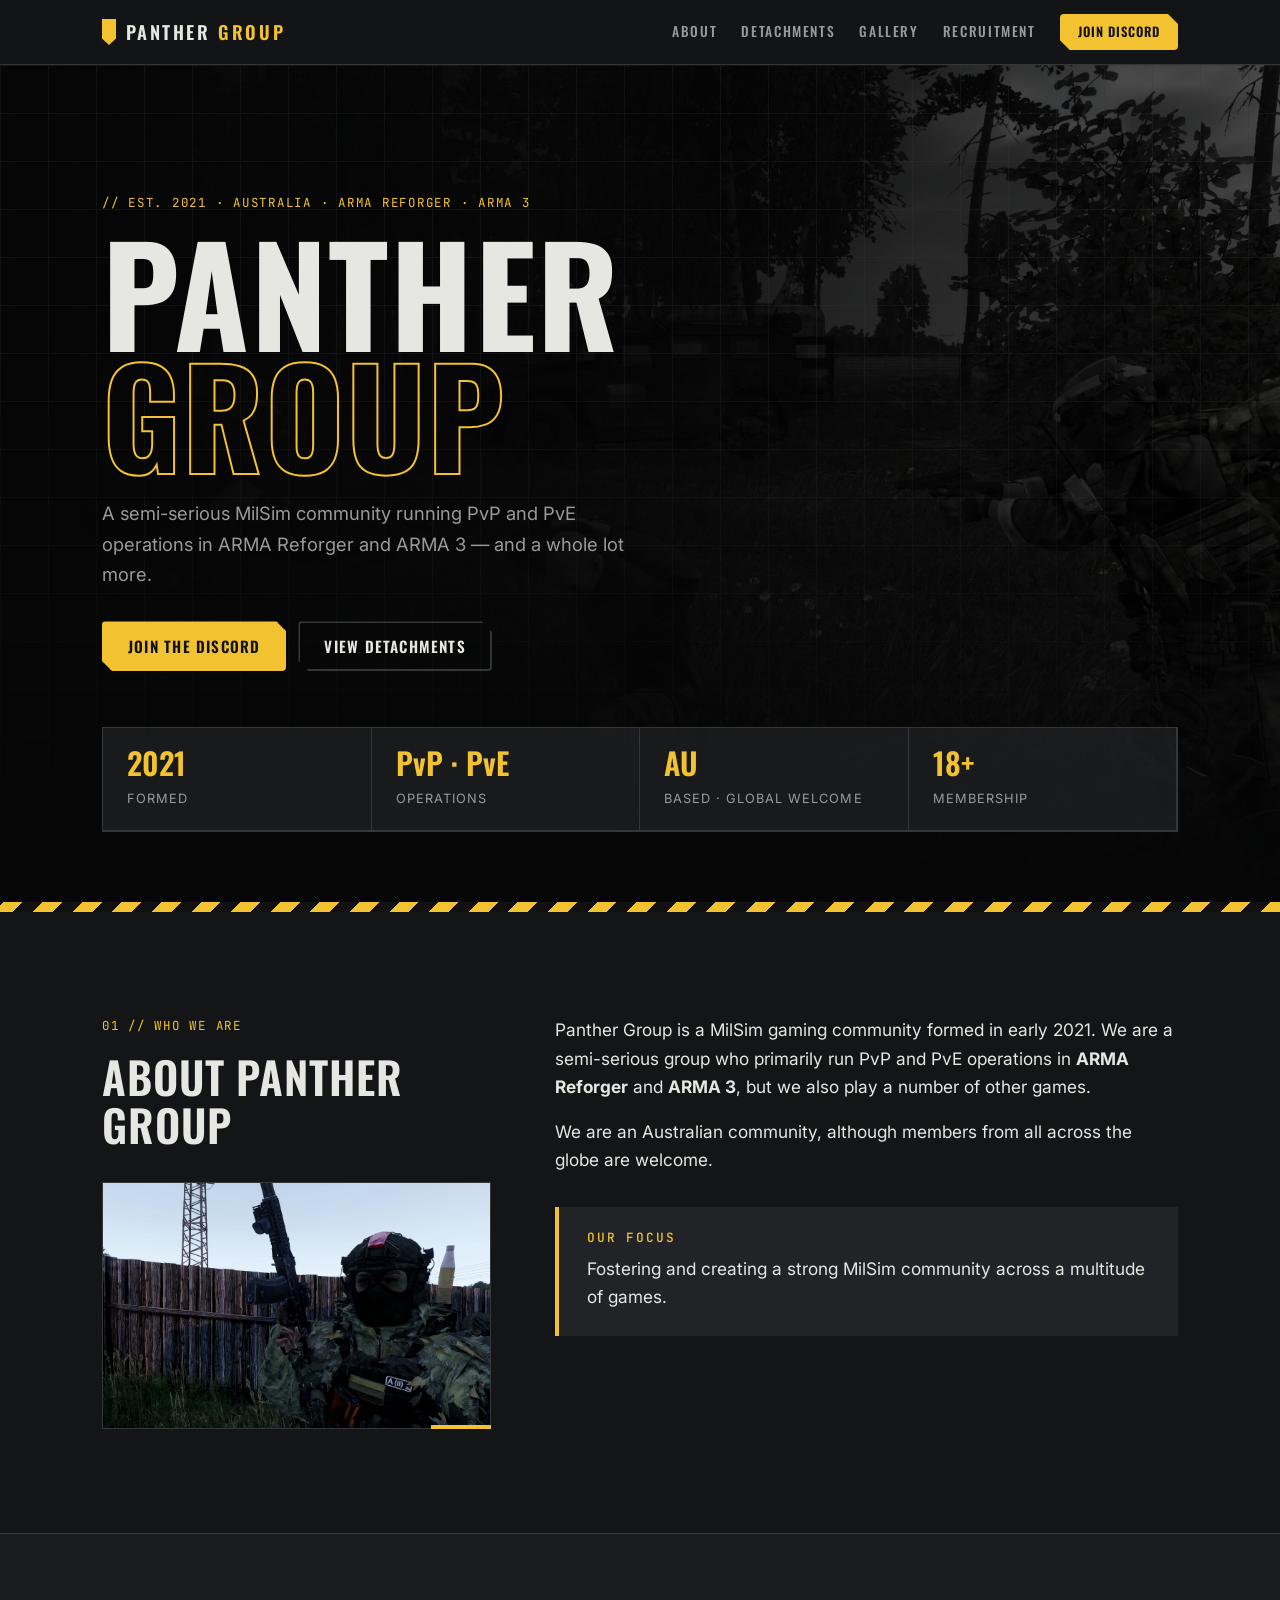
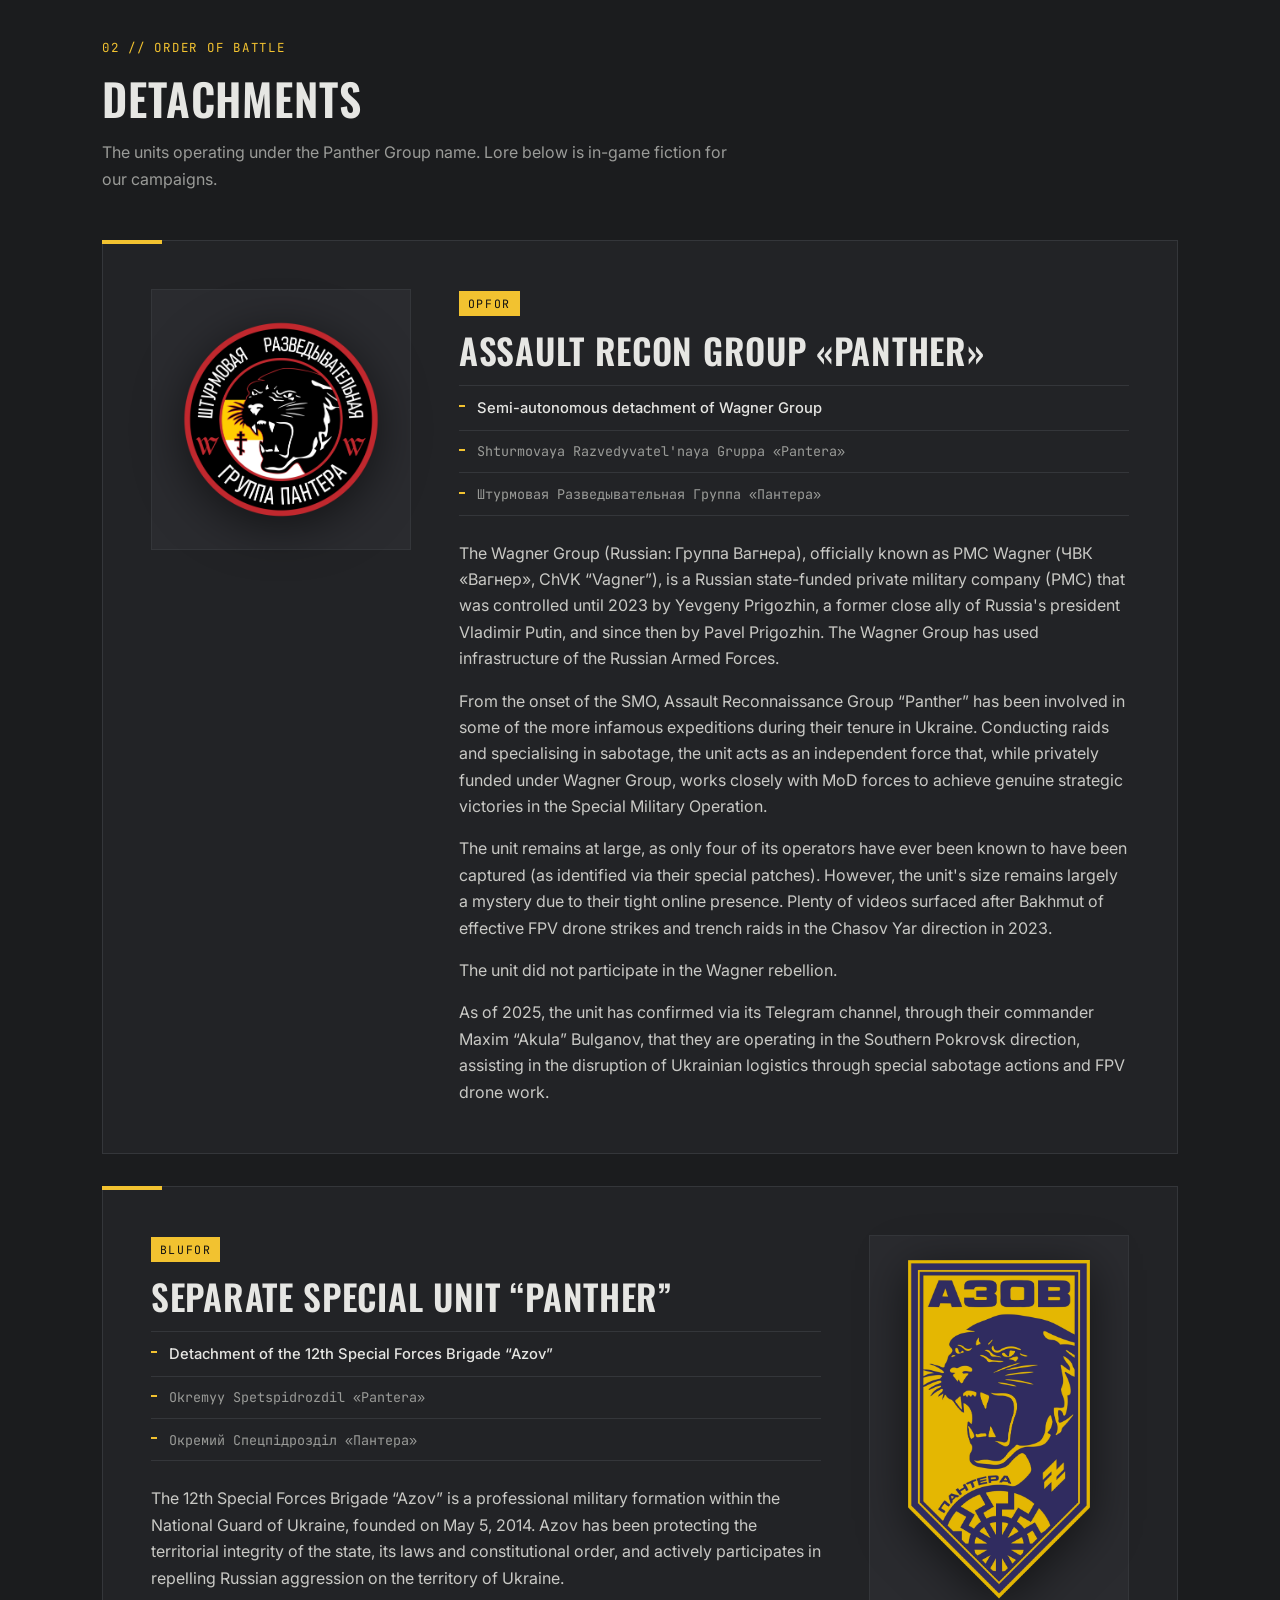
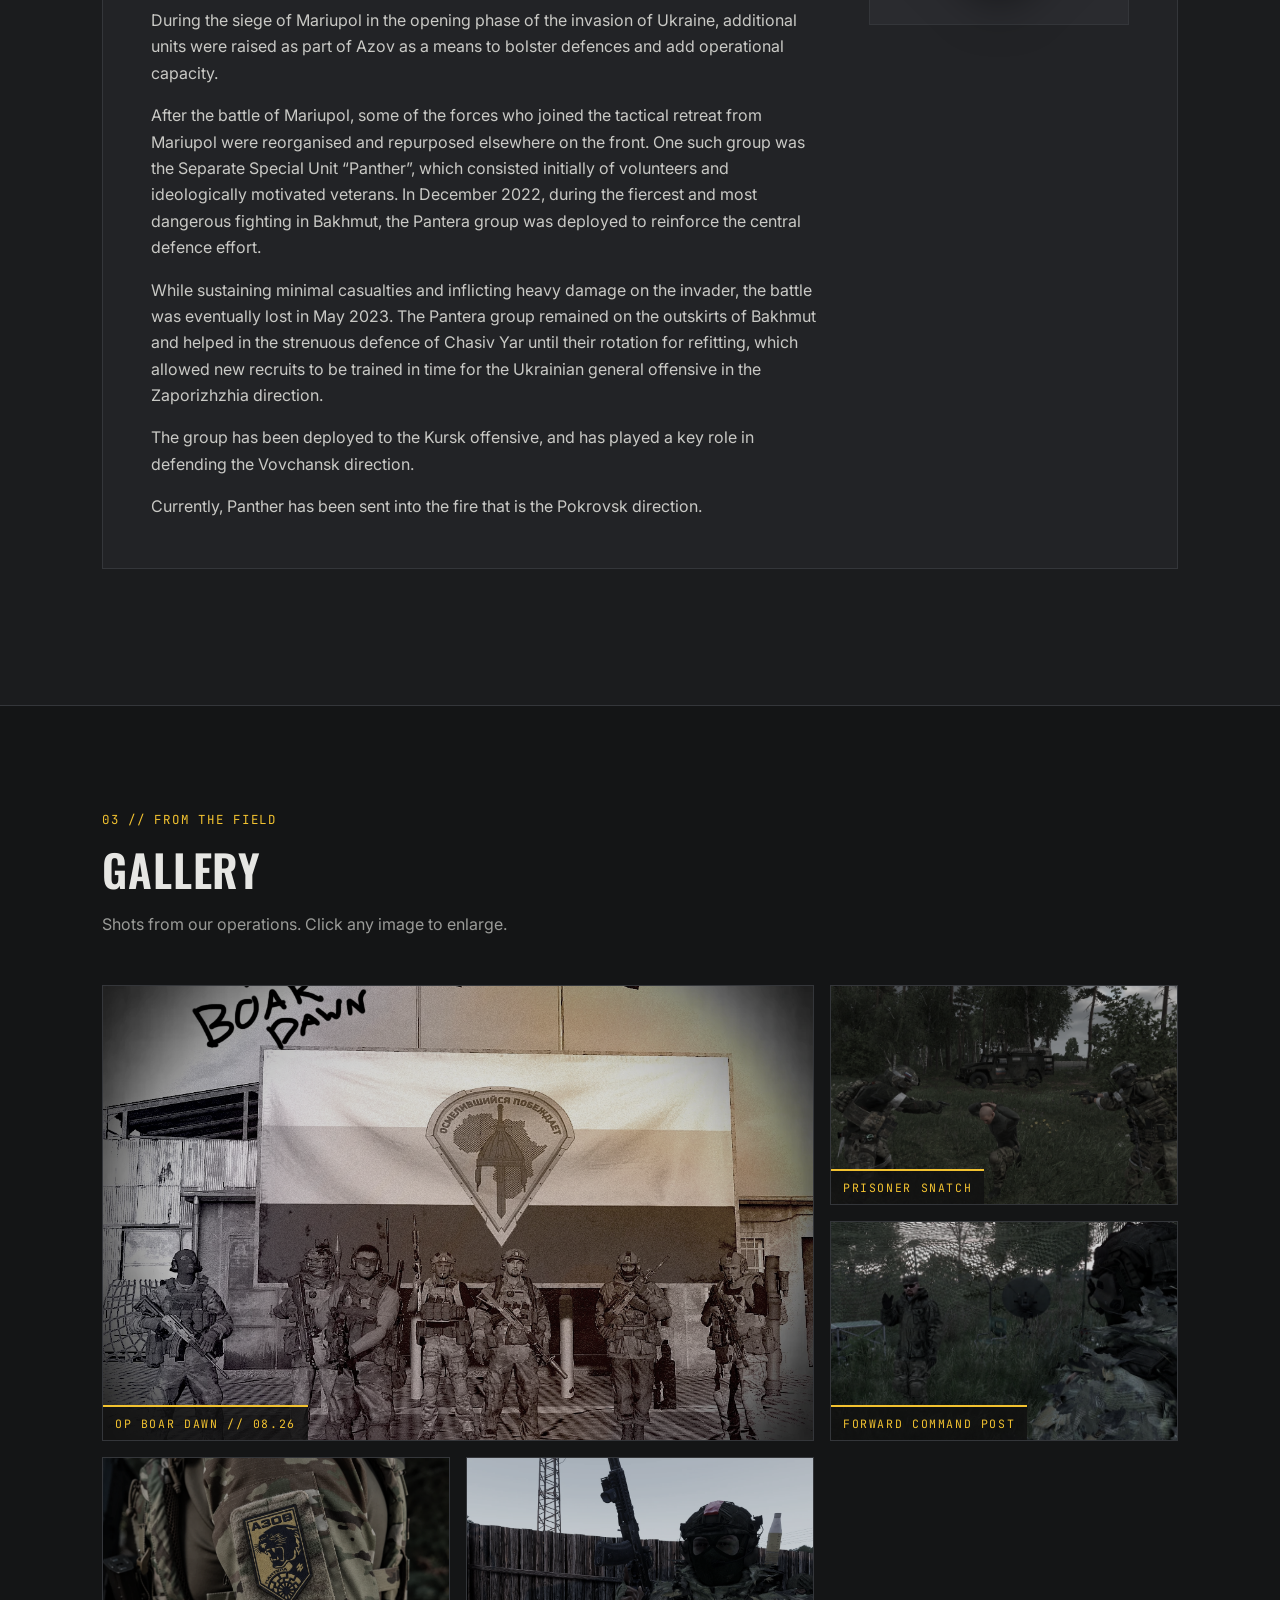
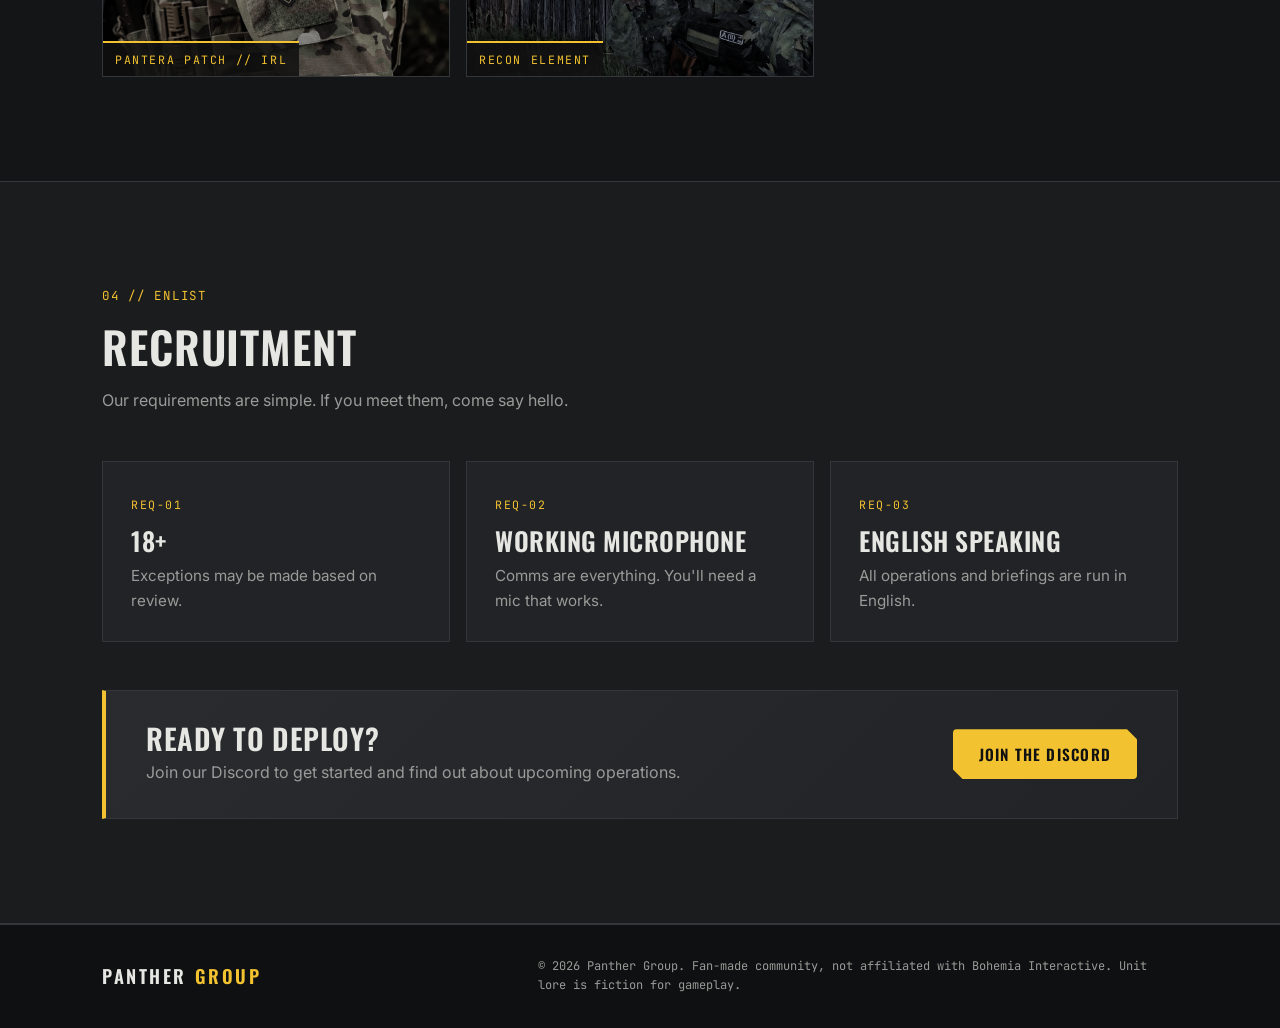
==== index.html @ 843fe1bb "Add files via upload" ====
<!doctype html>
<html lang="en">
<head>
  <meta charset="utf-8">
  <meta name="viewport" content="width=device-width, initial-scale=1">
  <title>Panther Group | ARMA MilSim Community</title>
  <meta name="description" content="Panther Group is an Australian semi-serious MilSim community running PvP and PvE operations in ARMA Reforger, ARMA 3 and more. Formed 2021.">
  <link rel="icon" href="assets/patch-separate-special.webp">
  <link rel="preconnect" href="https://fonts.googleapis.com">
  <link rel="preconnect" href="https://fonts.gstatic.com" crossorigin>
  <link href="https://fonts.googleapis.com/css2?family=Oswald:wght@400;500;600;700&family=Inter:wght@400;500;600&family=JetBrains+Mono:wght@400;500&display=swap" rel="stylesheet">
  <link rel="stylesheet" href="style.css">
</head>
<body>

  <header class="nav">
    <div class="wrap nav__inner">
      <a href="#top" class="brand">
        <span class="brand__mark" aria-hidden="true"></span>
        <span class="brand__text">PANTHER <b>GROUP</b></span>
      </a>
      <nav class="nav__links" aria-label="Main">
        <a href="#about">About</a>
        <a href="#detachments">Detachments</a>
        <a href="#gallery">Gallery</a>
        <a href="#recruitment">Recruitment</a>

        <a href="https://discord.gg/MmGKBA5bE6" target="_blank" rel="noopener" class="btn btn--sm discord-link">Join Discord</a>
      </nav>
    </div>
  </header>

  <main id="top">

    <!-- HERO -->
    <section class="hero">
      <div class="hero__bg" aria-hidden="true"></div>
      <div class="hero__grid" aria-hidden="true"></div>
      <div class="wrap hero__inner">
        <p class="eyebrow mono">// EST. 2021 &middot; AUSTRALIA &middot; ARMA REFORGER &middot; ARMA 3</p>
        <h1 class="hero__title">PANTHER<br><span>GROUP</span></h1>
        <p class="hero__lede">A semi-serious MilSim community running PvP and PvE operations in ARMA Reforger and ARMA 3 &mdash; and a whole lot more.</p>
        <div class="hero__cta">
          <a href="https://discord.gg/MmGKBA5bE6" target="_blank" rel="noopener" class="btn discord-link">Join the Discord</a>
          <a href="#detachments" class="btn btn--ghost">View Detachments</a>
        </div>
        <ul class="stats">
          <li><span class="stats__num">2021</span><span class="stats__label">Formed</span></li>
          <li><span class="stats__num">PvP · PvE</span><span class="stats__label">Operations</span></li>
          <li><span class="stats__num">AU</span><span class="stats__label">Based &middot; global welcome</span></li>
          <li><span class="stats__num">18+</span><span class="stats__label">Membership</span></li>
        </ul>
      </div>
      <div class="hazard" aria-hidden="true"></div>
    </section>

    <!-- ABOUT -->
    <section id="about" class="section">
      <div class="wrap about">
        <div>
          <p class="eyebrow mono">01 // WHO WE ARE</p>
          <h2>About Panther Group</h2>
          <figure class="about__photo">
            <img src="assets/photo-ghillie.webp" alt="Panther Group operator in ghillie camo, in ARMA Reforger" loading="lazy" width="1082" height="686">
          </figure>
        </div>
        <div class="about__body">
          <p>Panther Group is a MilSim gaming community formed in early 2021. We are a semi-serious group who primarily run PvP and PvE operations in <strong>ARMA Reforger</strong> and <strong>ARMA 3</strong>, but we also play a number of other games.</p>
          <p>We are an Australian community, although members from all across the globe are welcome.</p>
          <div class="focus">
            <h3 class="mono">OUR FOCUS</h3>
            <p>Fostering and creating a strong MilSim community across a multitude of games.</p>
          </div>
        </div>
      </div>
    </section>

    <!-- DETACHMENTS -->
    <section id="detachments" class="section section--alt">
      <div class="wrap">
        <p class="eyebrow mono">02 // ORDER OF BATTLE</p>
        <h2>Detachments</h2>
        <p class="section__intro">The units operating under the Panther Group name. Lore below is in-game fiction for our campaigns.</p>

        <article class="unit">
          <div class="unit__patch">
            <img src="assets/patch-assault-recon.webp" alt="Assault Recon Group Panther patch" loading="lazy" width="400" height="402">
          </div>
          <div class="unit__body">
            <p class="unit__tag mono">OPFOR</p>
            <h3 class="unit__name">Assault Recon Group &laquo;Panther&raquo;</h3>
            <ul class="unit__meta">
              <li>Semi-autonomous detachment of Wagner Group</li>
              <li class="mono">Shturmovaya Razvedyvatel'naya Gruppa &laquo;Pantera&raquo;</li>
              <li class="mono">Штурмовая Разведывательная Группа &laquo;Пантера&raquo;</li>
            </ul>
            <div class="unit__desc">
              <p>The Wagner Group (Russian: Группа Вагнера), officially known as PMC Wagner (ЧВК &laquo;Вагнер&raquo;, ChVK &ldquo;Vagner&rdquo;), is a Russian state-funded private military company (PMC) that was controlled until 2023 by Yevgeny Prigozhin, a former close ally of Russia's president Vladimir Putin, and since then by Pavel Prigozhin. The Wagner Group has used infrastructure of the Russian Armed Forces.</p>
              <p>From the onset of the SMO, Assault Reconnaissance Group &ldquo;Panther&rdquo; has been involved in some of the more infamous expeditions during their tenure in Ukraine. Conducting raids and specialising in sabotage, the unit acts as an independent force that, while privately funded under Wagner Group, works closely with MoD forces to achieve genuine strategic victories in the Special Military Operation.</p>
              <p>The unit remains at large, as only four of its operators have ever been known to have been captured (as identified via their special patches). However, the unit's size remains largely a mystery due to their tight online presence. Plenty of videos surfaced after Bakhmut of effective FPV drone strikes and trench raids in the Chasov Yar direction in 2023.</p>
              <p>The unit did not participate in the Wagner rebellion.</p>
              <p>As of 2025, the unit has confirmed via its Telegram channel, through their commander Maxim &ldquo;Akula&rdquo; Bulganov, that they are operating in the Southern Pokrovsk direction, assisting in the disruption of Ukrainian logistics through special sabotage actions and FPV drone work.</p>
            </div>
          </div>
        </article>

        <article class="unit unit--flip">
          <div class="unit__patch">
            <img src="assets/patch-separate-special.webp" alt="Separate Special Unit Panther patch" loading="lazy" width="300" height="560">
          </div>
          <div class="unit__body">
            <p class="unit__tag mono">BLUFOR</p>
            <h3 class="unit__name">Separate Special Unit &ldquo;Panther&rdquo;</h3>
            <ul class="unit__meta">
              <li>Detachment of the 12th Special Forces Brigade &ldquo;Azov&rdquo;</li>
              <li class="mono">Okremyy Spetspidrozdil &laquo;Pantera&raquo;</li>
              <li class="mono">Окремий Спецпідрозділ &laquo;Пантера&raquo;</li>
            </ul>
            <div class="unit__desc">
              <p>The 12th Special Forces Brigade &ldquo;Azov&rdquo; is a professional military formation within the National Guard of Ukraine, founded on May 5, 2014. Azov has been protecting the territorial integrity of the state, its laws and constitutional order, and actively participates in repelling Russian aggression on the territory of Ukraine.</p>
              <p>During the siege of Mariupol in the opening phase of the invasion of Ukraine, additional units were raised as part of Azov as a means to bolster defences and add operational capacity.</p>
              <p>After the battle of Mariupol, some of the forces who joined the tactical retreat from Mariupol were reorganised and repurposed elsewhere on the front. One such group was the Separate Special Unit &ldquo;Panther&rdquo;, which consisted initially of volunteers and ideologically motivated veterans. In December 2022, during the fiercest and most dangerous fighting in Bakhmut, the Pantera group was deployed to reinforce the central defence effort.</p>
              <p>While sustaining minimal casualties and inflicting heavy damage on the invader, the battle was eventually lost in May 2023. The Pantera group remained on the outskirts of Bakhmut and helped in the strenuous defence of Chasiv Yar until their rotation for refitting, which allowed new recruits to be trained in time for the Ukrainian general offensive in the Zaporizhzhia direction.</p>
              <p>The group has been deployed to the Kursk offensive, and has played a key role in defending the Vovchansk direction.</p>
              <p>Currently, Panther has been sent into the fire that is the Pokrovsk direction.</p>
            </div>
          </div>
        </article>
      </div>
    </section>

    <!-- GALLERY -->
    <section id="gallery" class="section">
      <div class="wrap">
        <p class="eyebrow mono">03 // FROM THE FIELD</p>
        <h2>Gallery</h2>
        <p class="section__intro">Shots from our operations. Click any image to enlarge.</p>
        <div class="gallery">
          <figure class="shot shot--feature">
            <img src="assets/photo-boar-dawn.webp" alt="Panther Group squad lined up in front of a unit banner after Operation Boar Dawn" loading="lazy" width="1122" height="964">
            <figcaption class="mono">OP BOAR DAWN // 08.26</figcaption>
          </figure>
          <figure class="shot">
            <img src="assets/photo-capture.webp" alt="Two operators detaining a prisoner beside a Tigr vehicle" loading="lazy" width="1920" height="1080">
            <figcaption class="mono">PRISONER SNATCH</figcaption>
          </figure>
          <figure class="shot">
            <img src="assets/photo-command-post.webp" alt="Camouflaged command post under netting with a satellite dish" loading="lazy" width="1114" height="456">
            <figcaption class="mono">FORWARD COMMAND POST</figcaption>
          </figure>
          <figure class="shot">
            <img src="assets/photo-patch-irl.webp" alt="Pantera patch worn on a multicam sleeve" loading="lazy" width="1254" height="1254">
            <figcaption class="mono">PANTERA PATCH // IRL</figcaption>
          </figure>
          <figure class="shot">
            <img src="assets/photo-ghillie.webp" alt="Operator in ghillie camo holding a rifle" loading="lazy" width="1082" height="686">
            <figcaption class="mono">RECON ELEMENT</figcaption>
          </figure>
        </div>
      </div>
    </section>

    <dialog class="lightbox" id="lightbox">
      <button class="lightbox__close" type="button" aria-label="Close">&times;</button>
      <img alt="">
      <p class="lightbox__cap mono"></p>
    </dialog>

    <!-- RECRUITMENT -->
    <section id="recruitment" class="section section--alt">
      <div class="wrap">
        <p class="eyebrow mono">04 // ENLIST</p>
        <h2>Recruitment</h2>
        <p class="section__intro">Our requirements are simple. If you meet them, come say hello.</p>
        <div class="reqs">
          <div class="req">
            <span class="req__num mono">REQ-01</span>
            <h3>18+</h3>
            <p>Exceptions may be made based on review.</p>
          </div>
          <div class="req">
            <span class="req__num mono">REQ-02</span>
            <h3>Working Microphone</h3>
            <p>Comms are everything. You'll need a mic that works.</p>
          </div>
          <div class="req">
            <span class="req__num mono">REQ-03</span>
            <h3>English Speaking</h3>
            <p>All operations and briefings are run in English.</p>
          </div>
        </div>

        <div class="join">
          <div>
            <h3>Ready to deploy?</h3>
            <p>Join our Discord to get started and find out about upcoming operations.</p>
          </div>
          <a href="https://discord.gg/MmGKBA5bE6" target="_blank" rel="noopener" class="btn discord-link">Join the Discord</a>
        </div>
      </div>
    </section>

  </main>

  <footer class="footer">
    <div class="wrap footer__inner">
      <span class="brand__text">PANTHER <b>GROUP</b></span>
      <p class="mono">&copy; <span id="year">2026</span> Panther Group. Fan-made community, not affiliated with Bohemia Interactive. Unit lore is fiction for gameplay.</p>
    </div>
  </footer>

  <script>
    document.getElementById('year').textContent = new Date().getFullYear();

    // Gallery lightbox
    const box = document.getElementById('lightbox');
    const boxImg = box.querySelector('img');
    const boxCap = box.querySelector('.lightbox__cap');
    document.querySelectorAll('.shot').forEach(shot => {
      shot.addEventListener('click', () => {
        const img = shot.querySelector('img');
        boxImg.src = img.src;
        boxImg.alt = img.alt;
        boxCap.textContent = shot.querySelector('figcaption').textContent;
        box.showModal();
      });
    });
    box.addEventListener('click', e => { if (e.target !== boxImg) box.close(); });
  </script>
</body>
</html>
---- style.css ----
:root {
  --bg: #141516;
  --bg-alt: #1b1c1e;
  --panel: #222326;
  --panel-2: #2a2b2f;
  --line: #34363a;
  --text: #e6e6e3;
  --muted: #9a9b98;
  --yellow: #f2c230;
  --yellow-dim: #c99d1c;
  --radius: 4px;
  --wrap: 1140px;
  --head: "Oswald", "Arial Narrow", sans-serif;
  --body: "Inter", system-ui, sans-serif;
  --mono: "JetBrains Mono", ui-monospace, monospace;
}

* { box-sizing: border-box; }
html { scroll-behavior: smooth; }
body {
  margin: 0;
  background: var(--bg);
  color: var(--text);
  font: 16px/1.65 var(--body);
  -webkit-font-smoothing: antialiased;
}
img { max-width: 100%; height: auto; display: block; }
a { color: var(--yellow); }
h1, h2, h3 { font-family: var(--head); font-weight: 600; letter-spacing: .02em; line-height: 1.1; margin: 0; }
h2 { font-size: clamp(2rem, 4vw, 2.75rem); text-transform: uppercase; margin-bottom: 1rem; }
p { margin: 0 0 1rem; }
.mono { font-family: var(--mono); }
.wrap { max-width: var(--wrap); margin: 0 auto; padding: 0 16px; }
@media (min-width: 720px) { .wrap { padding: 0 32px; } }

::selection { background: var(--yellow); color: #111; }

/* ---------- Buttons ---------- */
.btn {
  display: inline-block;
  background: var(--yellow);
  color: #111;
  font: 600 .95rem/1 var(--head);
  letter-spacing: .08em;
  text-transform: uppercase;
  text-decoration: none;
  padding: .95rem 1.5rem;
  border: 2px solid var(--yellow);
  border-radius: var(--radius);
  clip-path: polygon(0 0, calc(100% - 10px) 0, 100% 10px, 100% 100%, 10px 100%, 0 calc(100% - 10px));
  transition: background .15s, color .15s;
}
.btn:hover { background: transparent; color: var(--yellow); }
.btn--ghost { background: transparent; color: var(--text); border-color: var(--line); }
.btn--ghost:hover { border-color: var(--yellow); color: var(--yellow); }
.btn--sm { padding: .6rem 1rem; font-size: .8rem; }

/* ---------- Nav ---------- */
.nav {
  position: sticky; top: 0; z-index: 10;
  background: rgba(20, 21, 22, .88);
  backdrop-filter: blur(8px);
  border-bottom: 1px solid var(--line);
}
.nav__inner { display: flex; align-items: center; justify-content: space-between; height: 64px; gap: 1rem; }
.brand { display: flex; align-items: center; gap: .6rem; text-decoration: none; color: var(--text); }
.brand__mark {
  width: 14px; height: 26px; background: var(--yellow);
  clip-path: polygon(0 0, 100% 0, 100% 75%, 50% 100%, 0 75%);
}
.brand__text { font: 600 1.15rem/1 var(--head); letter-spacing: .14em; }
.brand__text b { color: var(--yellow); font-weight: 600; }
.nav__links { display: flex; align-items: center; gap: 1.5rem; }
.nav__links a:not(.btn) {
  color: var(--muted); text-decoration: none;
  font: 500 .85rem/1 var(--head); letter-spacing: .12em; text-transform: uppercase;
}
.nav__links a:not(.btn):hover { color: var(--yellow); }
@media (max-width: 680px) { .nav__links a:not(.btn) { display: none; } }

/* ---------- Hero ---------- */
.hero {
  position: relative; overflow: hidden;
  padding: clamp(4rem, 12vw, 8rem) 0 5rem;
  background: radial-gradient(ellipse at 75% 20%, #2a2a2c 0%, var(--bg) 60%);
}
.hero__bg {
  position: absolute; inset: 0;
  background: url("assets/photo-capture.webp") center 40% / cover no-repeat;
  filter: grayscale(.85) contrast(1.1) brightness(.55);
}
.hero__bg::after {
  content: ""; position: absolute; inset: 0;
  background:
    linear-gradient(90deg, var(--bg) 0%, rgba(20,21,22,.85) 40%, rgba(20,21,22,.35) 100%),
    linear-gradient(to top, var(--bg) 0%, transparent 40%);
}
.hero__grid {
  position: absolute; inset: 0;
  background-image:
    linear-gradient(var(--line) 1px, transparent 1px),
    linear-gradient(90deg, var(--line) 1px, transparent 1px);
  background-size: 48px 48px;
  opacity: .25;
  mask-image: linear-gradient(to bottom, #000 30%, transparent 95%);
  -webkit-mask-image: linear-gradient(to bottom, #000 30%, transparent 95%);
}
.hero__inner { position: relative; }
.eyebrow { color: var(--yellow); font-size: .78rem; letter-spacing: .14em; margin-bottom: 1rem; }
.hero__title {
  font-size: clamp(3.5rem, 13vw, 8.5rem);
  font-weight: 700; line-height: .9; letter-spacing: .01em;
  margin-bottom: 1.5rem;
}
.hero__title span { color: transparent; -webkit-text-stroke: 2px var(--yellow); }
.hero__lede { max-width: 34rem; font-size: 1.15rem; color: var(--muted); }
.hero__cta { display: flex; flex-wrap: wrap; gap: .75rem; margin: 2rem 0 3.5rem; }

.stats {
  list-style: none; padding: 0; margin: 0;
  display: grid; grid-template-columns: repeat(2, 1fr);
  border: 1px solid var(--line); background: rgba(34, 35, 38, .7);
}
@media (min-width: 720px) { .stats { grid-template-columns: repeat(4, 1fr); } }
.stats li { padding: 1.25rem 1.5rem; border-right: 1px solid var(--line); border-bottom: 1px solid var(--line); }
.stats__num { display: block; font: 600 1.9rem/1 var(--head); color: var(--yellow); margin-bottom: .35rem; }
.stats__label { font-size: .8rem; color: var(--muted); text-transform: uppercase; letter-spacing: .08em; }

.hazard {
  position: absolute; left: 0; right: 0; bottom: 0; height: 10px;
  background: repeating-linear-gradient(-45deg, var(--yellow) 0 14px, #111 14px 28px);
}

/* ---------- Sections ---------- */
.section { padding: clamp(4rem, 9vw, 6.5rem) 0; }
.section--alt { background: var(--bg-alt); border-top: 1px solid var(--line); border-bottom: 1px solid var(--line); }
.section__intro { color: var(--muted); max-width: 40rem; margin-bottom: 3rem; }

/* About */
.about { display: grid; gap: 2rem; }
@media (min-width: 860px) { .about { grid-template-columns: 1fr 1.6fr; gap: 4rem; } }
.about__body { font-size: 1.08rem; }
.focus {
  margin-top: 2rem; padding: 1.5rem 1.75rem;
  background: var(--panel); border-left: 4px solid var(--yellow);
}
.focus h3 { font-size: .8rem; color: var(--yellow); letter-spacing: .14em; margin-bottom: .6rem; font-weight: 500; }
.focus p { margin: 0; }

.about__photo {
  margin: 2rem 0 0; position: relative;
  border: 1px solid var(--line);
}
.about__photo::after {
  content: ""; position: absolute; right: -1px; bottom: -1px;
  width: 60px; height: 4px; background: var(--yellow);
}
.about__photo img { width: 100%; filter: grayscale(.3) contrast(1.05); }

/* Gallery */
.gallery { display: grid; gap: 1rem; grid-template-columns: 1fr; }
@media (min-width: 720px) {
  .gallery { grid-template-columns: repeat(3, 1fr); grid-auto-rows: 220px; }
  .shot--feature { grid-column: span 2; grid-row: span 2; }
}
.shot {
  margin: 0; position: relative; overflow: hidden; cursor: zoom-in;
  background: var(--panel); border: 1px solid var(--line);
  aspect-ratio: 16 / 10;
}
@media (min-width: 720px) { .shot { aspect-ratio: auto; } }
.shot img {
  width: 100%; height: 100%; object-fit: cover;
  filter: grayscale(.6) brightness(.85);
  transition: transform .4s, filter .4s;
}
.shot:hover img { transform: scale(1.04); filter: grayscale(0) brightness(1); }
.shot figcaption {
  position: absolute; left: 0; bottom: 0;
  background: rgba(17,17,17,.85); color: var(--yellow);
  font-size: .72rem; letter-spacing: .14em;
  padding: .45rem .75rem; border-top: 2px solid var(--yellow);
}

.lightbox {
  border: 1px solid var(--line); background: var(--bg-alt); color: var(--text);
  padding: 0; max-width: min(1100px, 94vw); max-height: 92vh;
}
.lightbox::backdrop { background: rgba(0,0,0,.85); }
.lightbox img { max-height: 82vh; width: auto; margin: 0 auto; }
.lightbox__cap { color: var(--yellow); font-size: .8rem; letter-spacing: .14em; margin: 0; padding: .75rem 1rem; }
.lightbox__close {
  position: absolute; top: .5rem; right: .5rem;
  background: rgba(17,17,17,.8); color: var(--text); border: 1px solid var(--line);
  width: 36px; height: 36px; font-size: 1.4rem; line-height: 1; cursor: pointer;
}
.lightbox__close:hover { color: var(--yellow); border-color: var(--yellow); }

/* Units */
.unit {
  display: grid; gap: 2rem;
  background: var(--panel); border: 1px solid var(--line);
  padding: clamp(1.5rem, 4vw, 3rem);
  margin-bottom: 2rem; position: relative;
}
.unit::before {
  content: ""; position: absolute; top: -1px; left: -1px;
  width: 60px; height: 4px; background: var(--yellow);
}
@media (min-width: 860px) {
  .unit { grid-template-columns: 260px 1fr; gap: 3rem; align-items: start; }
  .unit--flip { grid-template-columns: 1fr 260px; }
  .unit--flip .unit__patch { order: 2; }
}
.unit__patch {
  display: flex; justify-content: center; align-items: center;
  background: var(--panel-2); border: 1px solid var(--line);
  padding: 1.5rem; min-height: 260px;
}
.unit__patch img { max-height: 340px; width: auto; filter: drop-shadow(0 10px 24px rgba(0,0,0,.55)); }
@media (min-width: 860px) { .unit__patch { position: sticky; top: 88px; } }
.unit__tag {
  display: inline-block; font-size: .72rem; letter-spacing: .14em;
  color: #111; background: var(--yellow); padding: .2rem .55rem; margin-bottom: .9rem;
}
.unit__name { font-size: clamp(1.6rem, 3vw, 2.2rem); text-transform: uppercase; margin-bottom: 1rem; }
.unit__meta { list-style: none; padding: 0; margin: 0 0 1.5rem; border-top: 1px solid var(--line); }
.unit__meta li {
  padding: .6rem 0 .6rem 1.1rem; border-bottom: 1px solid var(--line);
  position: relative; font-size: .92rem; color: var(--muted);
}
.unit__meta li::before { content: ""; position: absolute; left: 0; top: 1.15rem; width: 6px; height: 2px; background: var(--yellow); }
.unit__meta li:first-child { color: var(--text); font-weight: 500; }
.unit__meta .mono { font-size: .84rem; }
.unit__desc p { color: #c9c9c5; }
.unit__desc p:last-child { margin-bottom: 0; }

/* Recruitment */
.reqs { display: grid; gap: 1rem; }
@media (min-width: 720px) { .reqs { grid-template-columns: repeat(3, 1fr); } }
.req { background: var(--panel); border: 1px solid var(--line); padding: 1.75rem; transition: border-color .2s; }
.req:hover { border-color: var(--yellow-dim); }
.req__num { font-size: .72rem; color: var(--yellow); letter-spacing: .14em; }
.req h3 { font-size: 1.6rem; text-transform: uppercase; margin: .6rem 0 .5rem; }
.req p { color: var(--muted); margin: 0; font-size: .95rem; }

.join {
  margin-top: 3rem; padding: 2rem clamp(1.5rem, 4vw, 2.5rem);
  display: flex; flex-wrap: wrap; align-items: center; justify-content: space-between; gap: 1.5rem;
  background: linear-gradient(135deg, var(--panel-2), var(--panel));
  border: 1px solid var(--line); border-left: 4px solid var(--yellow);
}
.join h3 { font-size: 1.8rem; text-transform: uppercase; margin-bottom: .3rem; }
.join p { color: var(--muted); margin: 0; }

/* Footer */
.footer { border-top: 1px solid var(--line); padding: 2rem 0; background: #0f1011; }
.footer__inner { display: flex; flex-wrap: wrap; gap: 1rem; align-items: center; justify-content: space-between; }
.footer p { color: var(--muted); font-size: .75rem; margin: 0; max-width: 40rem; }
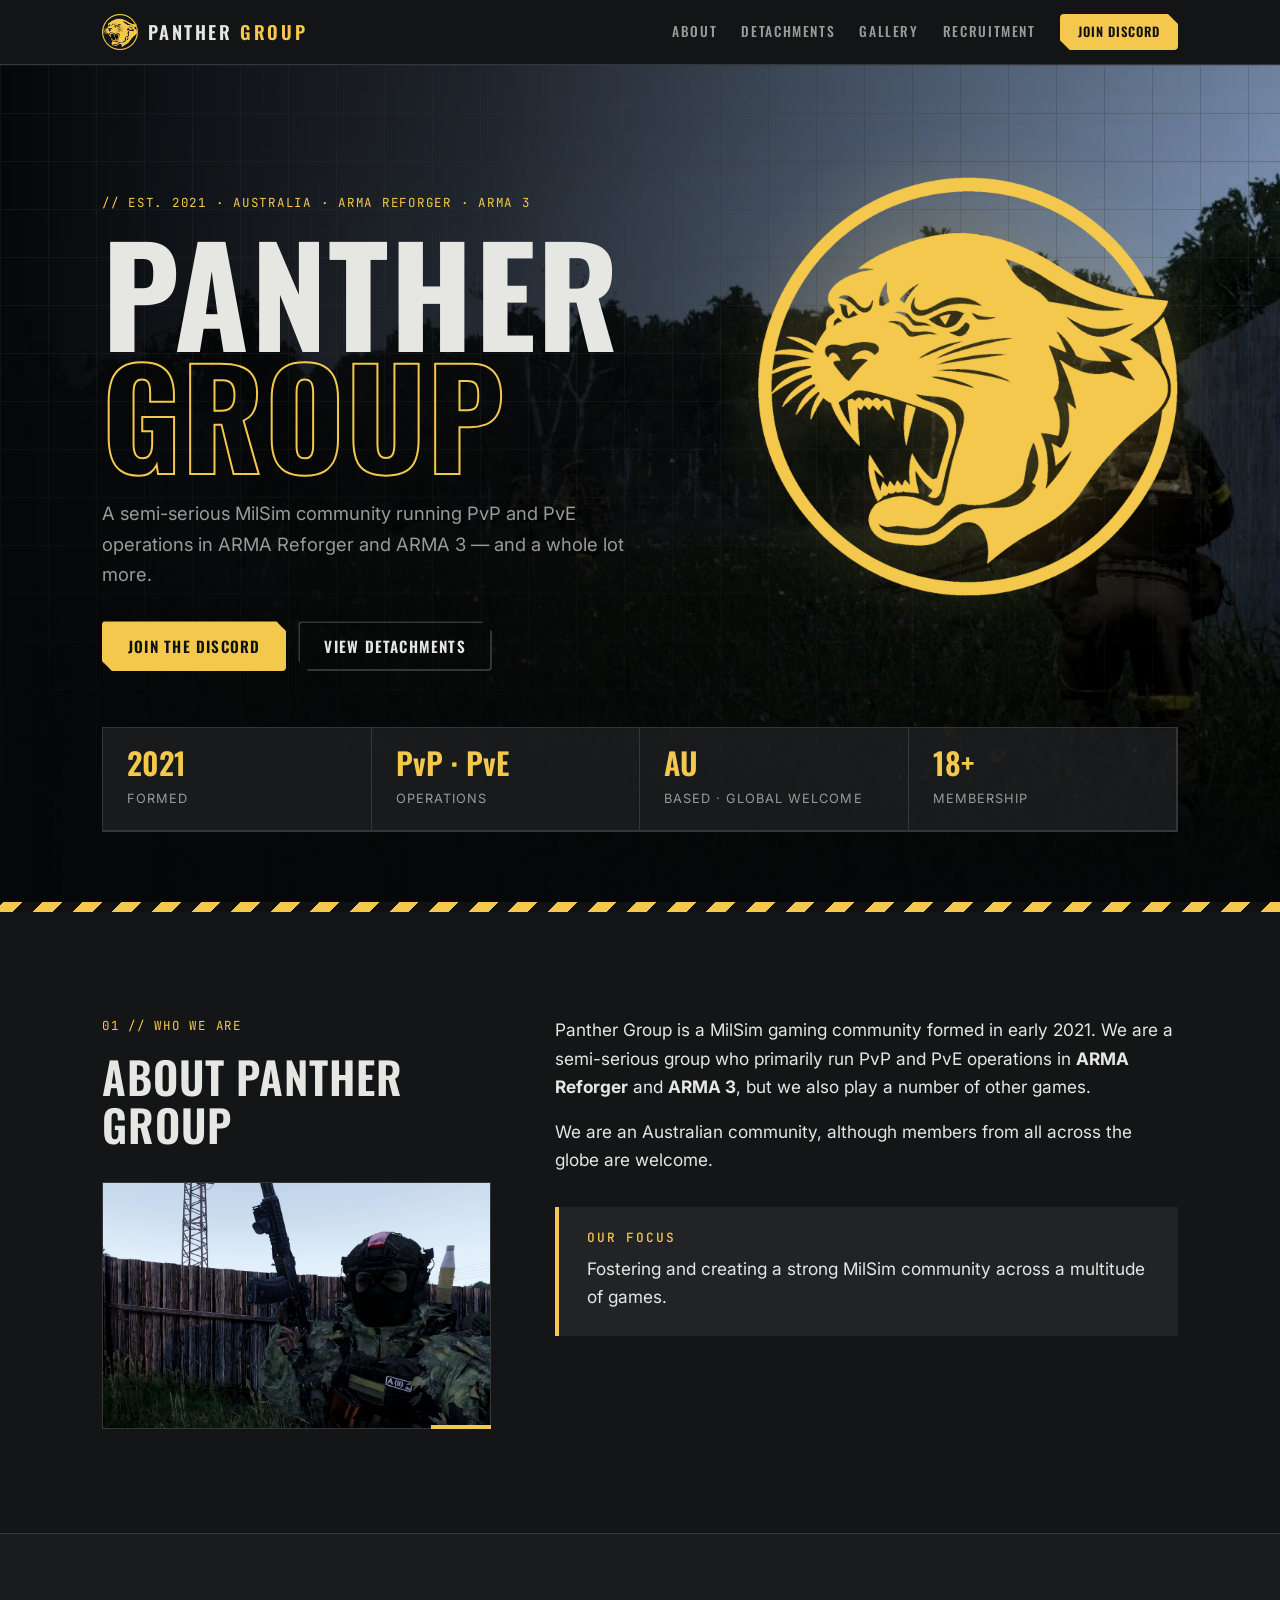
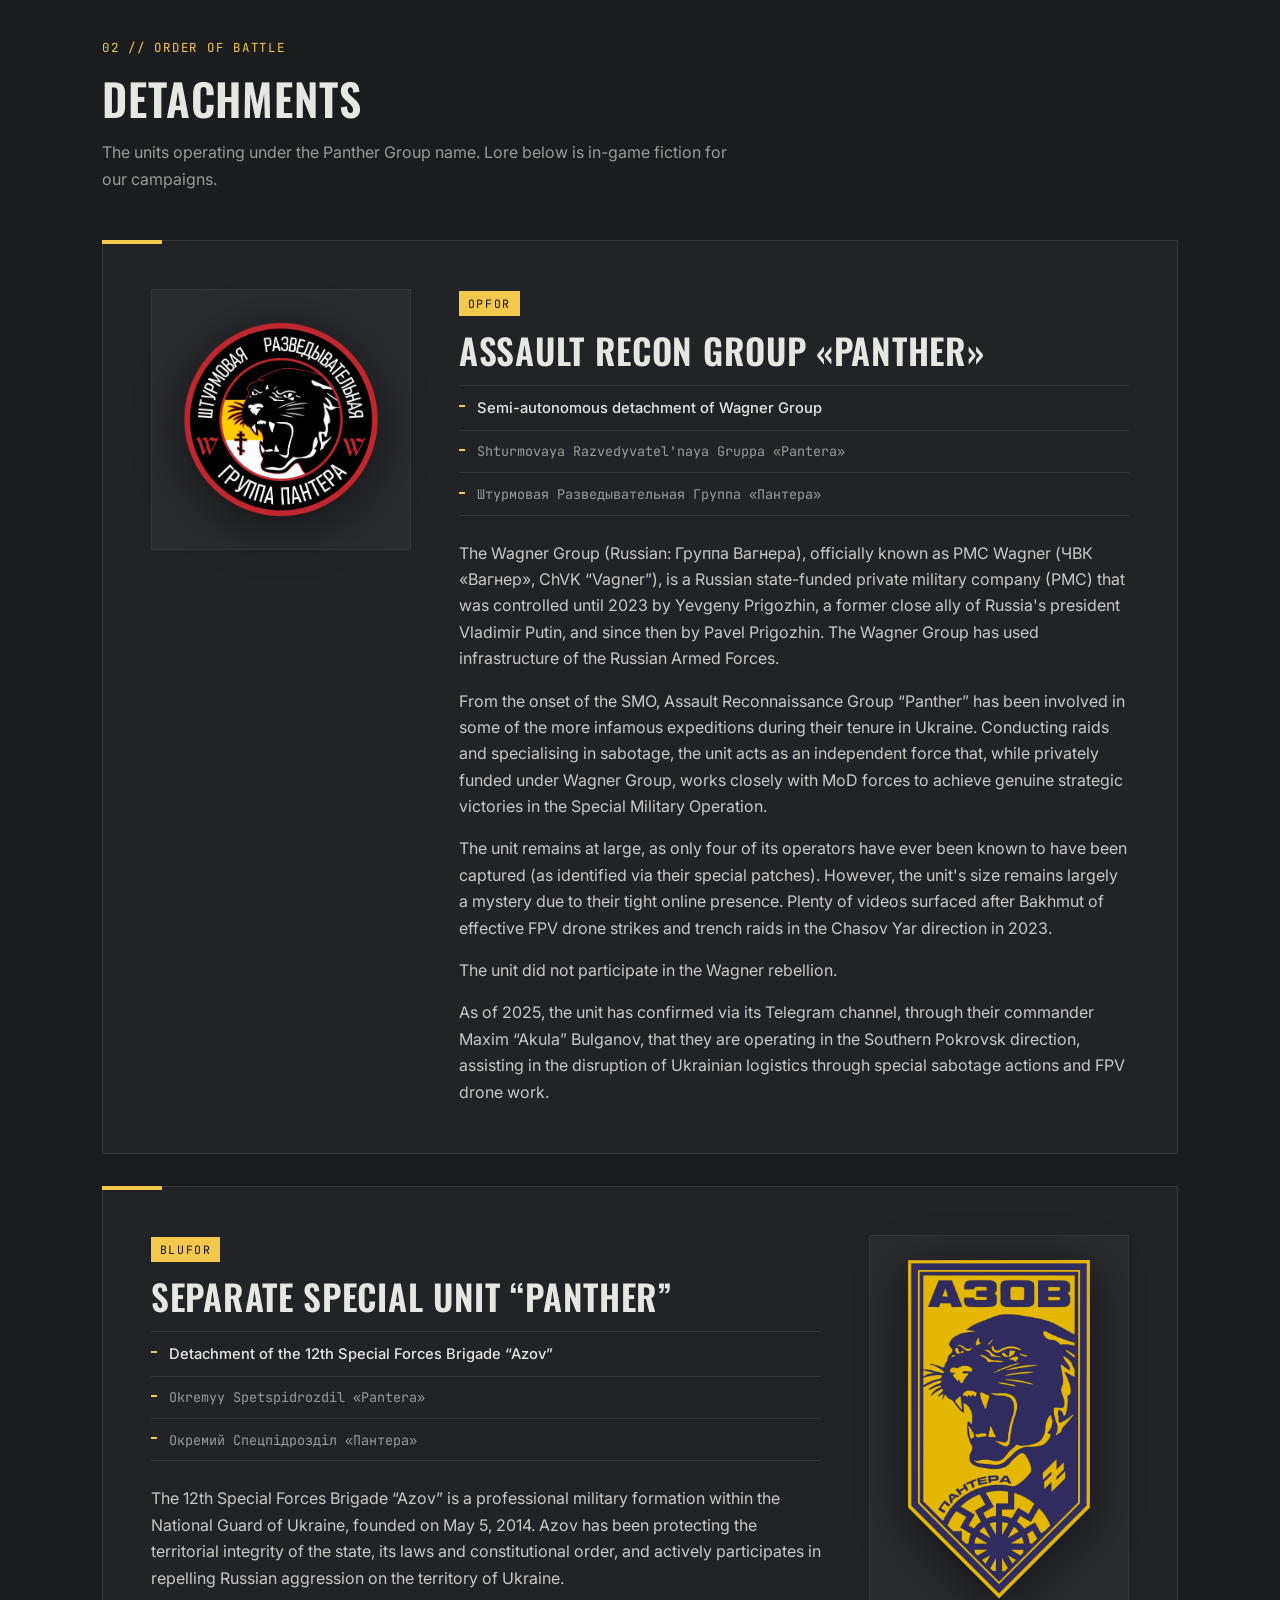
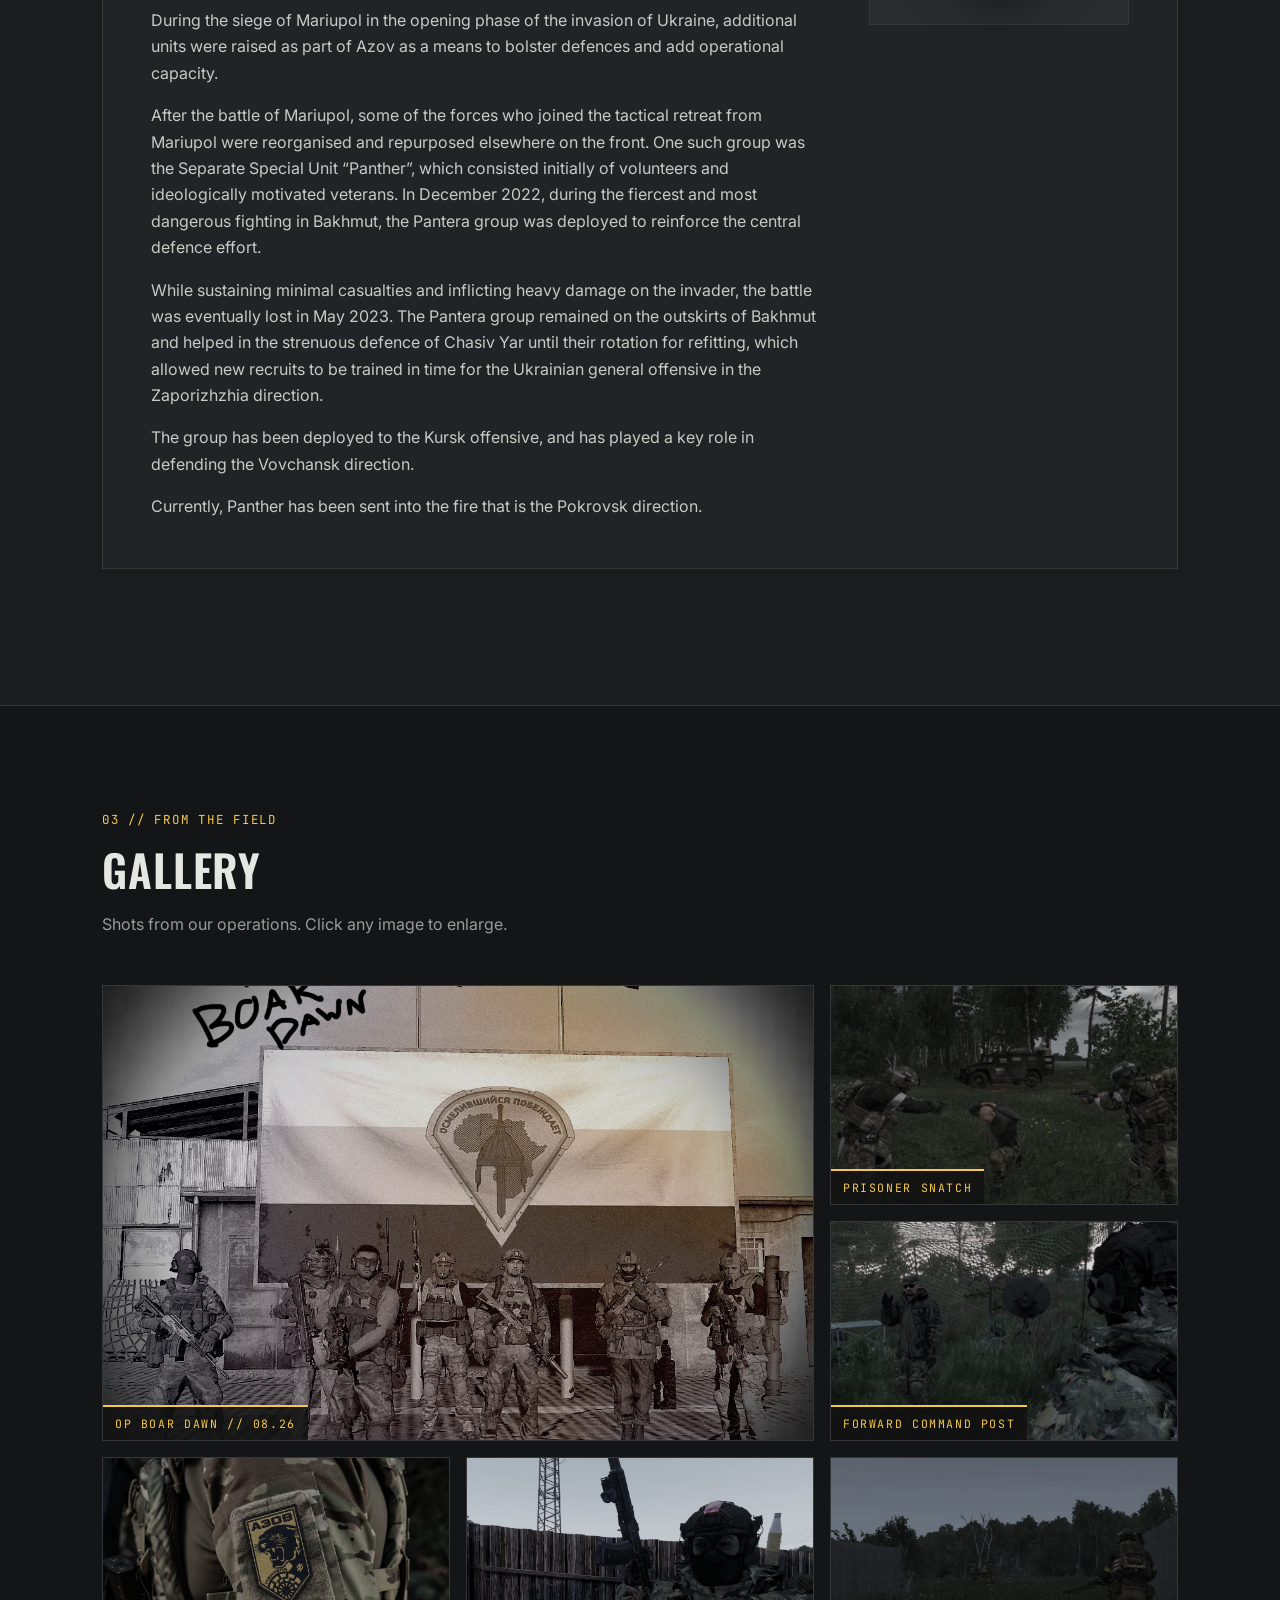
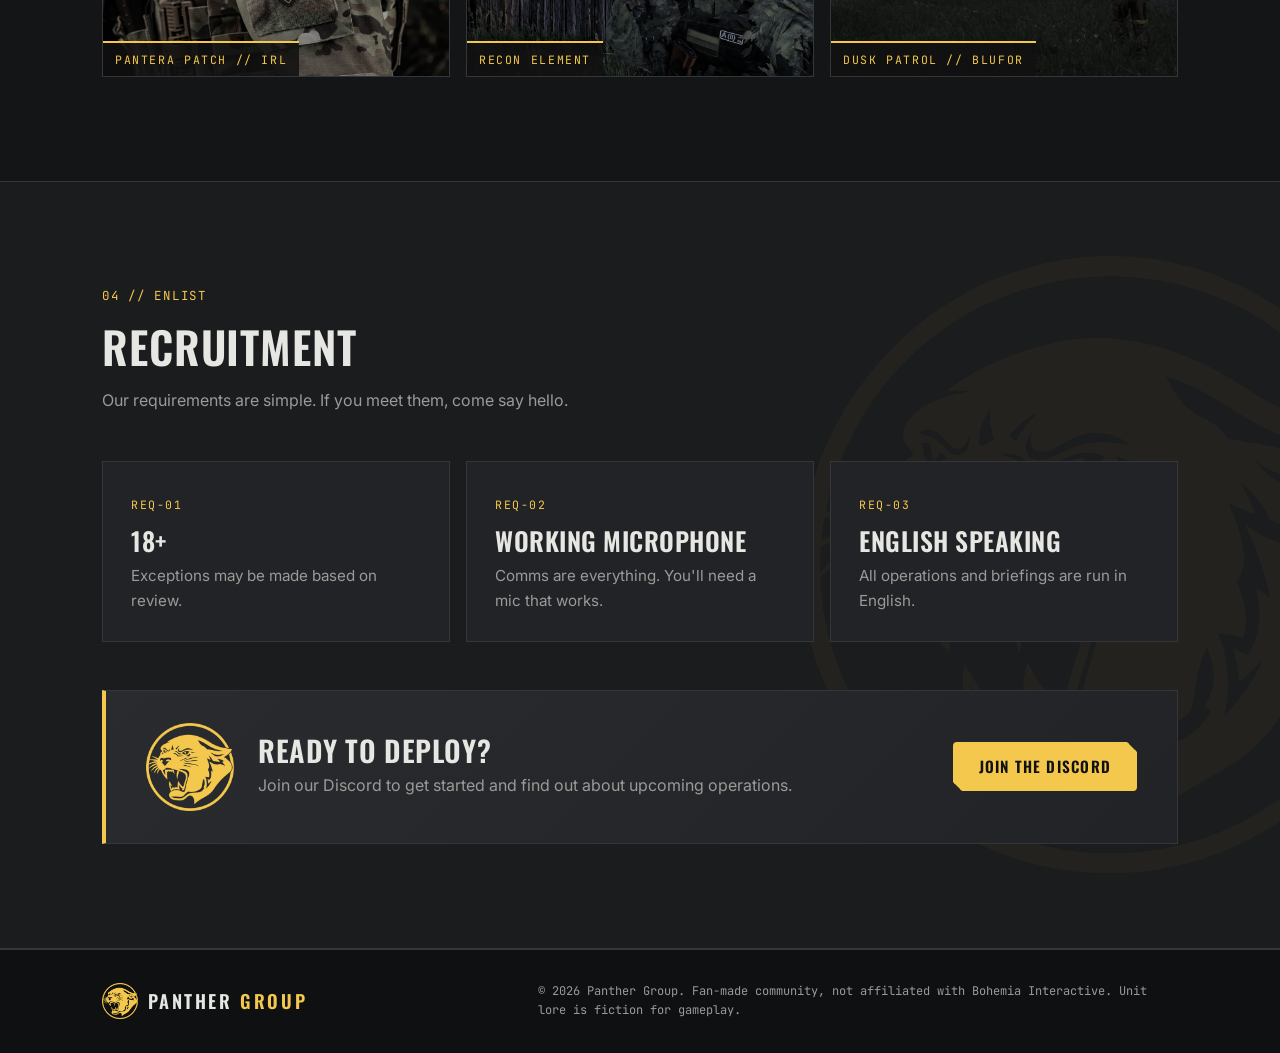
==== commit e3b13800: "Add files via upload" ====
--- a/index.html
+++ b/index.html
@@ -5,7 +5,18 @@
   <meta name="viewport" content="width=device-width, initial-scale=1">
   <title>Panther Group | ARMA MilSim Community</title>
   <meta name="description" content="Panther Group is an Australian semi-serious MilSim community running PvP and PvE operations in ARMA Reforger, ARMA 3 and more. Formed 2021.">
-  <link rel="icon" href="assets/patch-separate-special.webp">
+  <link rel="icon" type="image/png" sizes="32x32" href="assets/favicon-32.png">
+  <link rel="apple-touch-icon" href="assets/apple-touch-icon.png">
+  <meta name="theme-color" content="#141516">
+  <meta property="og:type" content="website">
+  <meta property="og:title" content="Panther Group | ARMA MilSim Community">
+  <meta property="og:description" content="Australian semi-serious MilSim community running PvP and PvE operations in ARMA Reforger and ARMA 3.">
+  <meta property="og:url" content="https://panthergroup.community/">
+  <meta property="og:image" content="https://panthergroup.community/assets/og-image.jpg">
+  <meta property="og:image:width" content="1200">
+  <meta property="og:image:height" content="630">
+  <link rel="canonical" href="https://panthergroup.community/">
+  <meta name="twitter:card" content="summary_large_image">
   <link rel="preconnect" href="https://fonts.googleapis.com">
   <link rel="preconnect" href="https://fonts.gstatic.com" crossorigin>
   <link href="https://fonts.googleapis.com/css2?family=Oswald:wght@400;500;600;700&family=Inter:wght@400;500;600&family=JetBrains+Mono:wght@400;500&display=swap" rel="stylesheet">
@@ -16,7 +27,7 @@
   <header class="nav">
     <div class="wrap nav__inner">
       <a href="#top" class="brand">
-        <span class="brand__mark" aria-hidden="true"></span>
+        <img class="brand__logo" src="assets/logo.webp" alt="" width="36" height="36">
         <span class="brand__text">PANTHER <b>GROUP</b></span>
       </a>
       <nav class="nav__links" aria-label="Main">
@@ -37,6 +48,7 @@
       <div class="hero__bg" aria-hidden="true"></div>
       <div class="hero__grid" aria-hidden="true"></div>
       <div class="wrap hero__inner">
+        <img class="hero__logo" src="assets/logo.webp" alt="Panther Group logo" width="1120" height="1118">
         <p class="eyebrow mono">// EST. 2021 &middot; AUSTRALIA &middot; ARMA REFORGER &middot; ARMA 3</p>
         <h1 class="hero__title">PANTHER<br><span>GROUP</span></h1>
         <p class="hero__lede">A semi-serious MilSim community running PvP and PvE operations in ARMA Reforger and ARMA 3 &mdash; and a whole lot more.</p>
@@ -156,6 +168,10 @@
             <img src="assets/photo-ghillie.webp" alt="Operator in ghillie camo holding a rifle" loading="lazy" width="1082" height="686">
             <figcaption class="mono">RECON ELEMENT</figcaption>
           </figure>
+          <figure class="shot">
+            <img src="assets/photo-dusk-patrol.webp" alt="BLUFOR fireteam with yellow tape advancing through a field at dusk" loading="lazy" width="982" height="619">
+            <figcaption class="mono">DUSK PATROL // BLUFOR</figcaption>
+          </figure>
         </div>
       </div>
     </section>
@@ -191,7 +207,8 @@
         </div>
 
         <div class="join">
-          <div>
+          <img class="join__logo" src="assets/logo.webp" alt="" width="88" height="88" loading="lazy">
+          <div class="join__text">
             <h3>Ready to deploy?</h3>
             <p>Join our Discord to get started and find out about upcoming operations.</p>
           </div>
@@ -204,7 +221,10 @@
 
   <footer class="footer">
     <div class="wrap footer__inner">
-      <span class="brand__text">PANTHER <b>GROUP</b></span>
+      <a href="#top" class="brand">
+        <img class="brand__logo" src="assets/logo.webp" alt="" width="36" height="36" loading="lazy">
+        <span class="brand__text">PANTHER <b>GROUP</b></span>
+      </a>
       <p class="mono">&copy; <span id="year">2026</span> Panther Group. Fan-made community, not affiliated with Bohemia Interactive. Unit lore is fiction for gameplay.</p>
     </div>
   </footer>
--- a/style.css
+++ b/style.css
@@ -6,8 +6,8 @@
   --line: #34363a;
   --text: #e6e6e3;
   --muted: #9a9b98;
-  --yellow: #f2c230;
-  --yellow-dim: #c99d1c;
+  --yellow: #f4c84c;
+  --yellow-dim: #d1a634;
   --radius: 4px;
   --wrap: 1140px;
   --head: "Oswald", "Arial Narrow", sans-serif;
@@ -64,10 +64,7 @@
 }
 .nav__inner { display: flex; align-items: center; justify-content: space-between; height: 64px; gap: 1rem; }
 .brand { display: flex; align-items: center; gap: .6rem; text-decoration: none; color: var(--text); }
-.brand__mark {
-  width: 14px; height: 26px; background: var(--yellow);
-  clip-path: polygon(0 0, 100% 0, 100% 75%, 50% 100%, 0 75%);
-}
+.brand__logo { width: 36px; height: 36px; }
 .brand__text { font: 600 1.15rem/1 var(--head); letter-spacing: .14em; }
 .brand__text b { color: var(--yellow); font-weight: 600; }
 .nav__links { display: flex; align-items: center; gap: 1.5rem; }
@@ -86,14 +83,19 @@
 }
 .hero__bg {
   position: absolute; inset: 0;
-  background: url("assets/photo-capture.webp") center 40% / cover no-repeat;
-  filter: grayscale(.85) contrast(1.1) brightness(.55);
+  background: url("assets/photo-dusk-patrol.webp") center 55% / cover no-repeat;
+  filter: grayscale(.3) contrast(1.15) brightness(1.35);
 }
 .hero__bg::after {
   content: ""; position: absolute; inset: 0;
   background:
-    linear-gradient(90deg, var(--bg) 0%, rgba(20,21,22,.85) 40%, rgba(20,21,22,.35) 100%),
+    linear-gradient(90deg, var(--bg) 0%, rgba(20,21,22,.8) 38%, rgba(20,21,22,.15) 100%),
     linear-gradient(to top, var(--bg) 0%, transparent 40%);
+}
+@media (max-width: 899px) {
+  .hero__bg::after {
+    background: linear-gradient(to bottom, rgba(20,21,22,.55) 0%, rgba(20,21,22,.85) 45%, var(--bg) 100%);
+  }
 }
 .hero__grid {
   position: absolute; inset: 0;
@@ -106,6 +108,16 @@
   -webkit-mask-image: linear-gradient(to bottom, #000 30%, transparent 95%);
 }
 .hero__inner { position: relative; }
+.hero__logo {
+  width: 120px; margin-bottom: 1.5rem;
+  filter: drop-shadow(0 0 28px rgba(244, 200, 76, .25));
+}
+@media (min-width: 900px) {
+  .hero__logo {
+    position: absolute; right: 32px; top: -1rem;
+    width: min(420px, 36vw); margin: 0;
+  }
+}
 .eyebrow { color: var(--yellow); font-size: .78rem; letter-spacing: .14em; margin-bottom: 1rem; }
 .hero__title {
   font-size: clamp(3.5rem, 13vw, 8.5rem);
@@ -236,6 +248,14 @@
 .unit__desc p:last-child { margin-bottom: 0; }
 
 /* Recruitment */
+#recruitment { position: relative; overflow: hidden; }
+#recruitment::before {
+  content: ""; position: absolute; right: -140px; top: 50%;
+  width: 620px; height: 620px; transform: translateY(-50%);
+  background: url("assets/logo.webp") center / contain no-repeat;
+  opacity: .04; pointer-events: none;
+}
+#recruitment .wrap { position: relative; }
 .reqs { display: grid; gap: 1rem; }
 @media (min-width: 720px) { .reqs { grid-template-columns: repeat(3, 1fr); } }
 .req { background: var(--panel); border: 1px solid var(--line); padding: 1.75rem; transition: border-color .2s; }
@@ -250,6 +270,8 @@
   background: linear-gradient(135deg, var(--panel-2), var(--panel));
   border: 1px solid var(--line); border-left: 4px solid var(--yellow);
 }
+.join__logo { width: 88px; height: 88px; flex: none; }
+.join__text { flex: 1 1 260px; }
 .join h3 { font-size: 1.8rem; text-transform: uppercase; margin-bottom: .3rem; }
 .join p { color: var(--muted); margin: 0; }
 
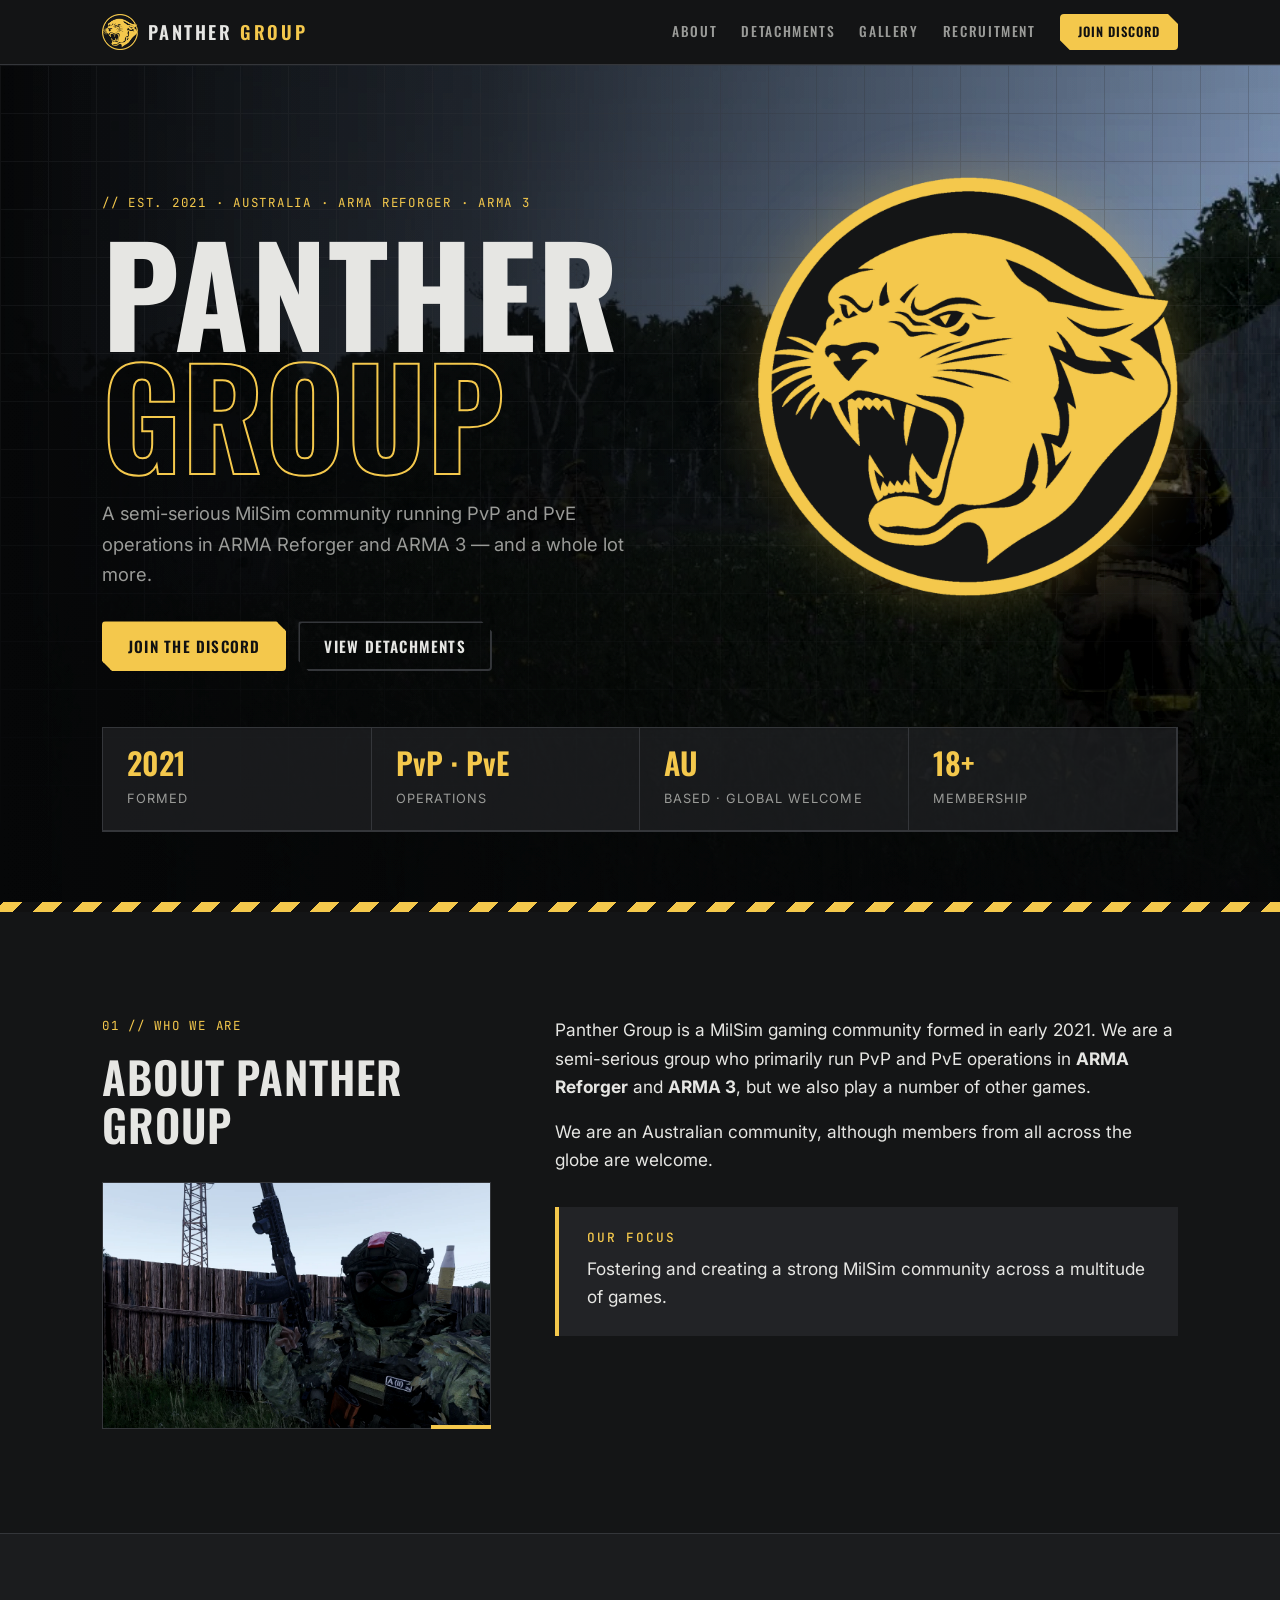
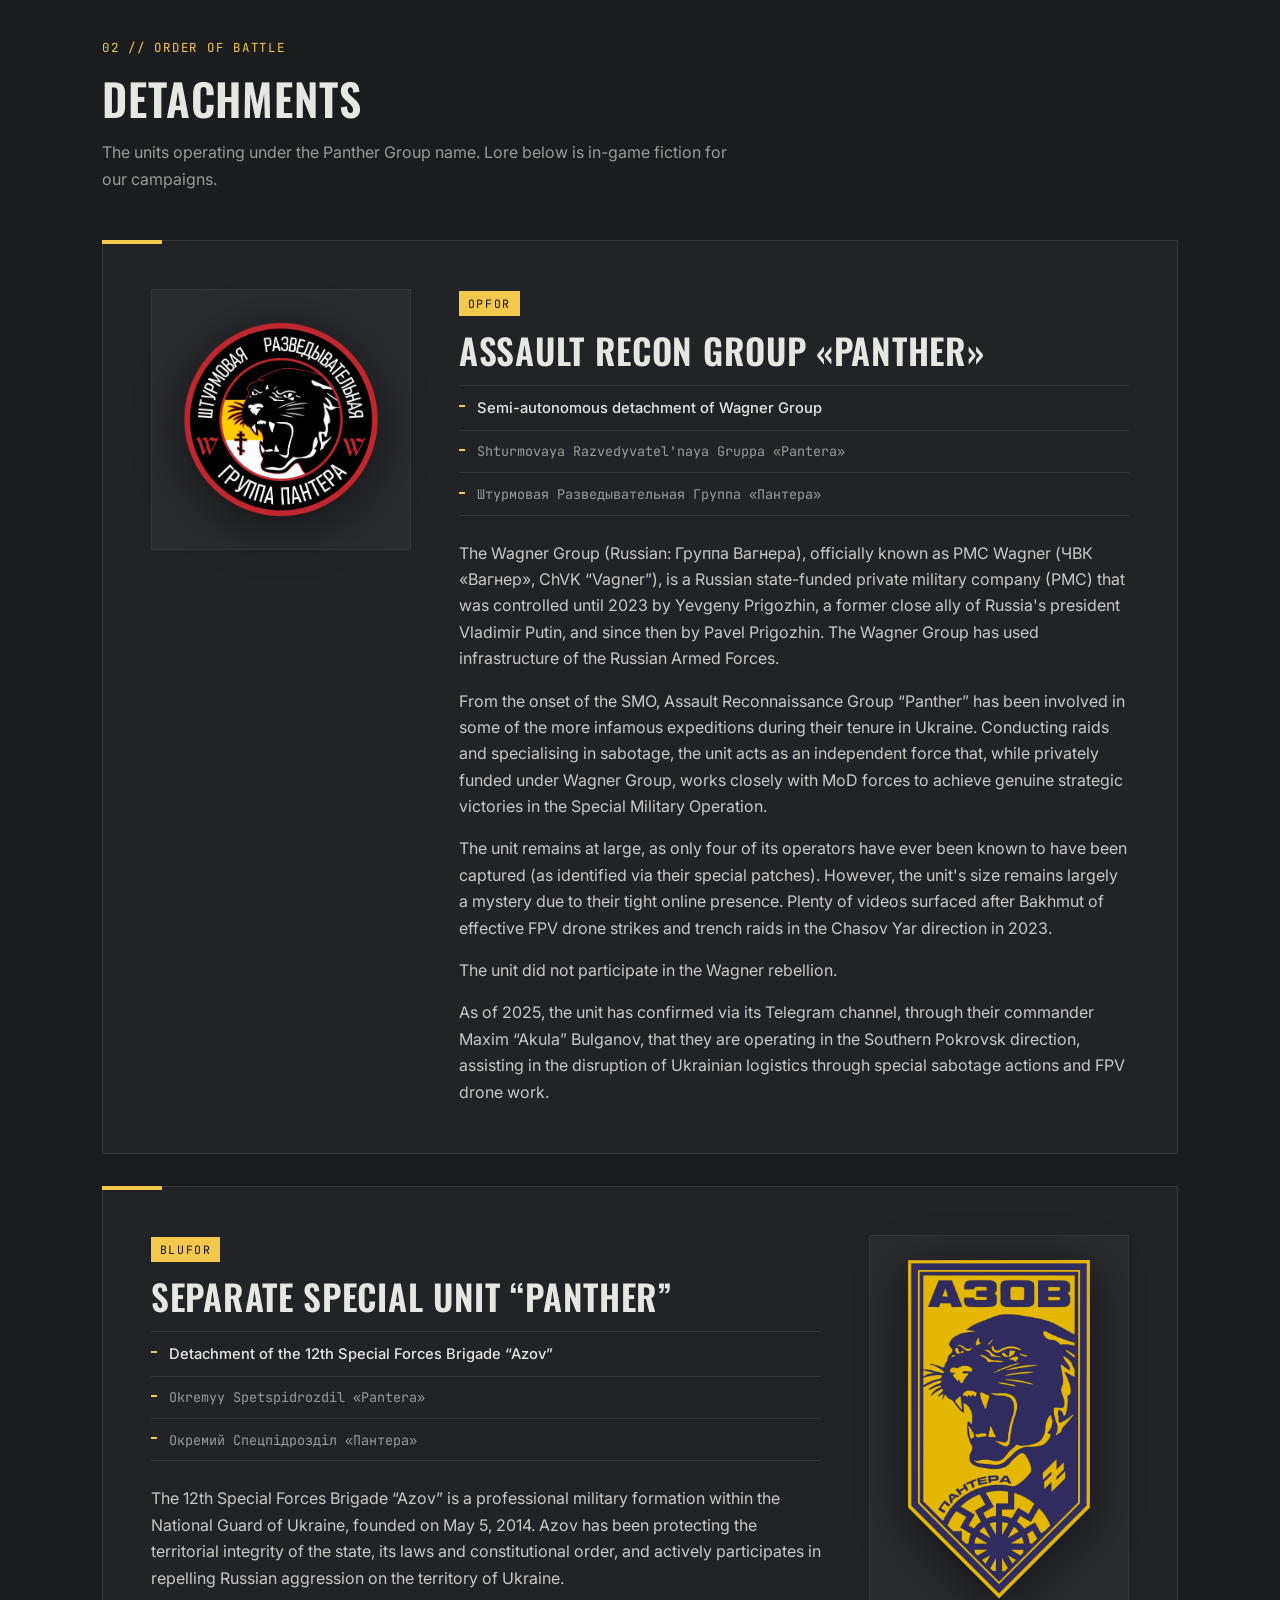
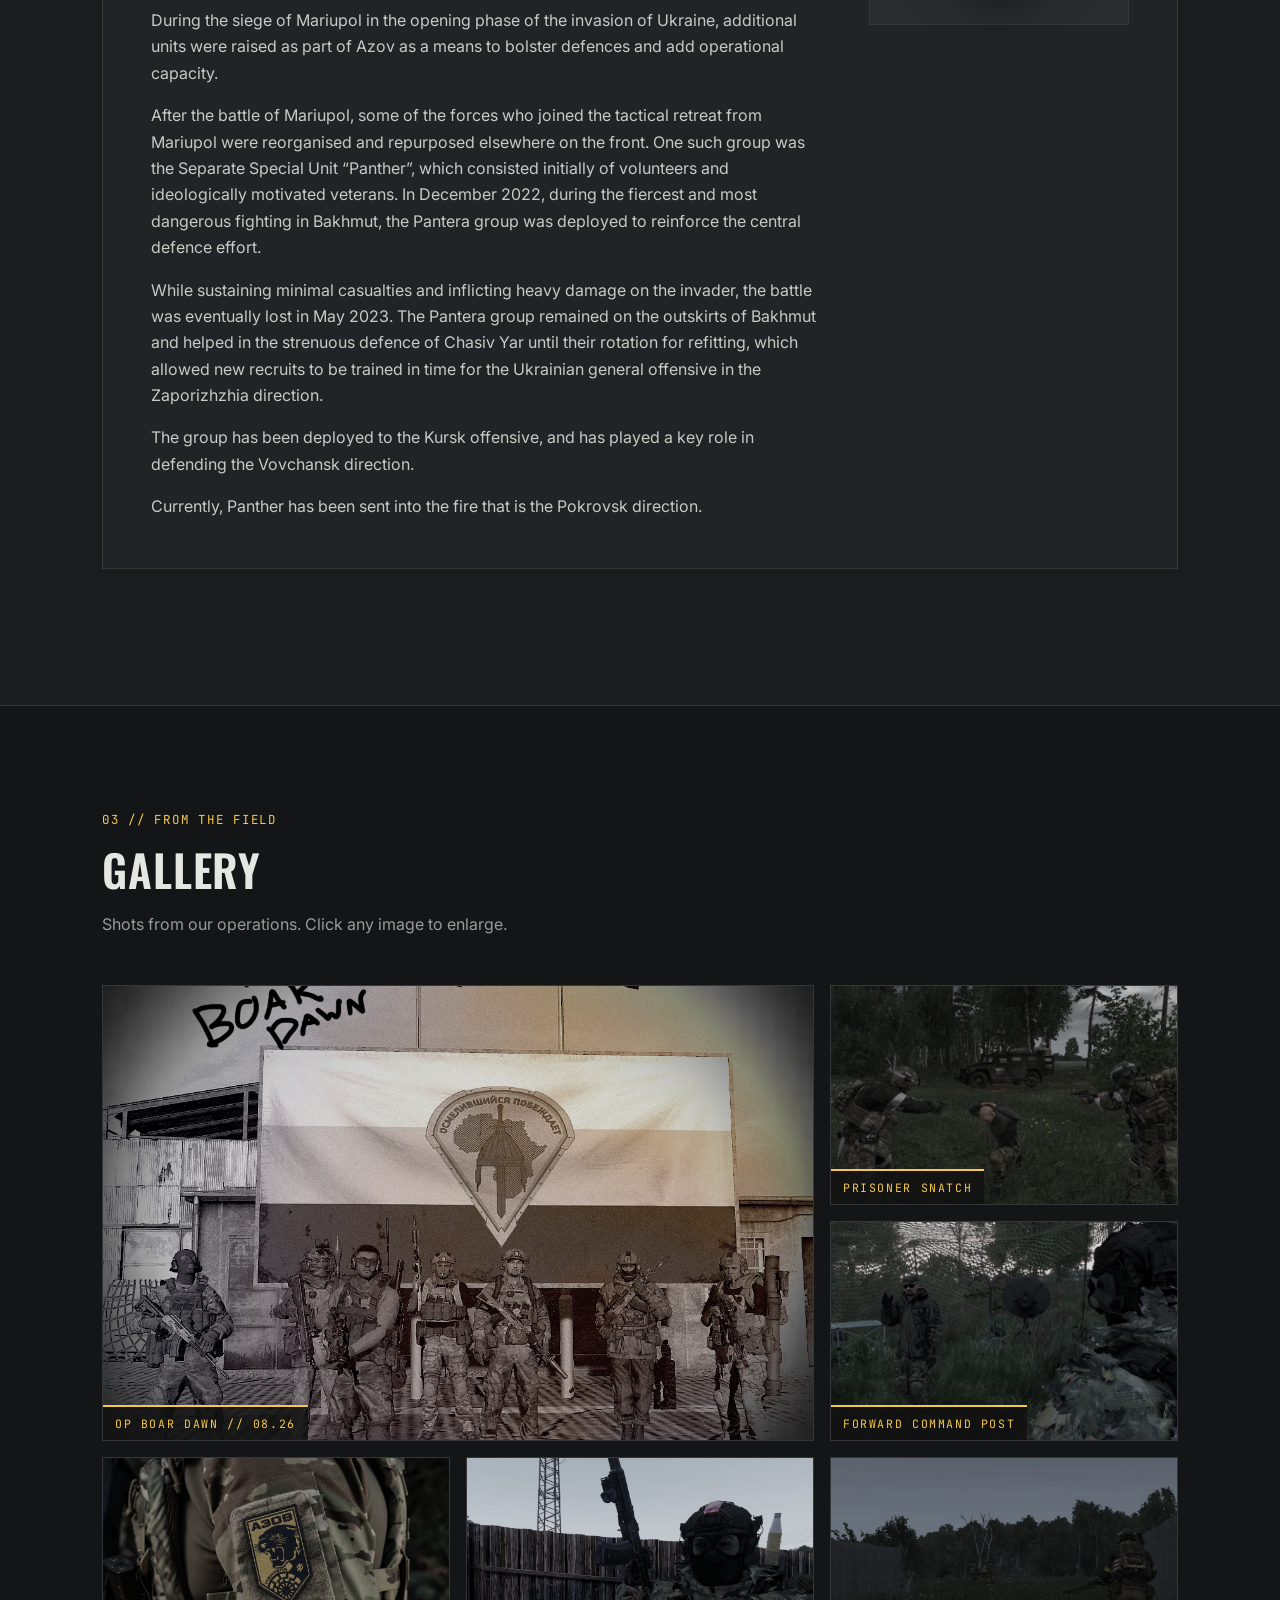
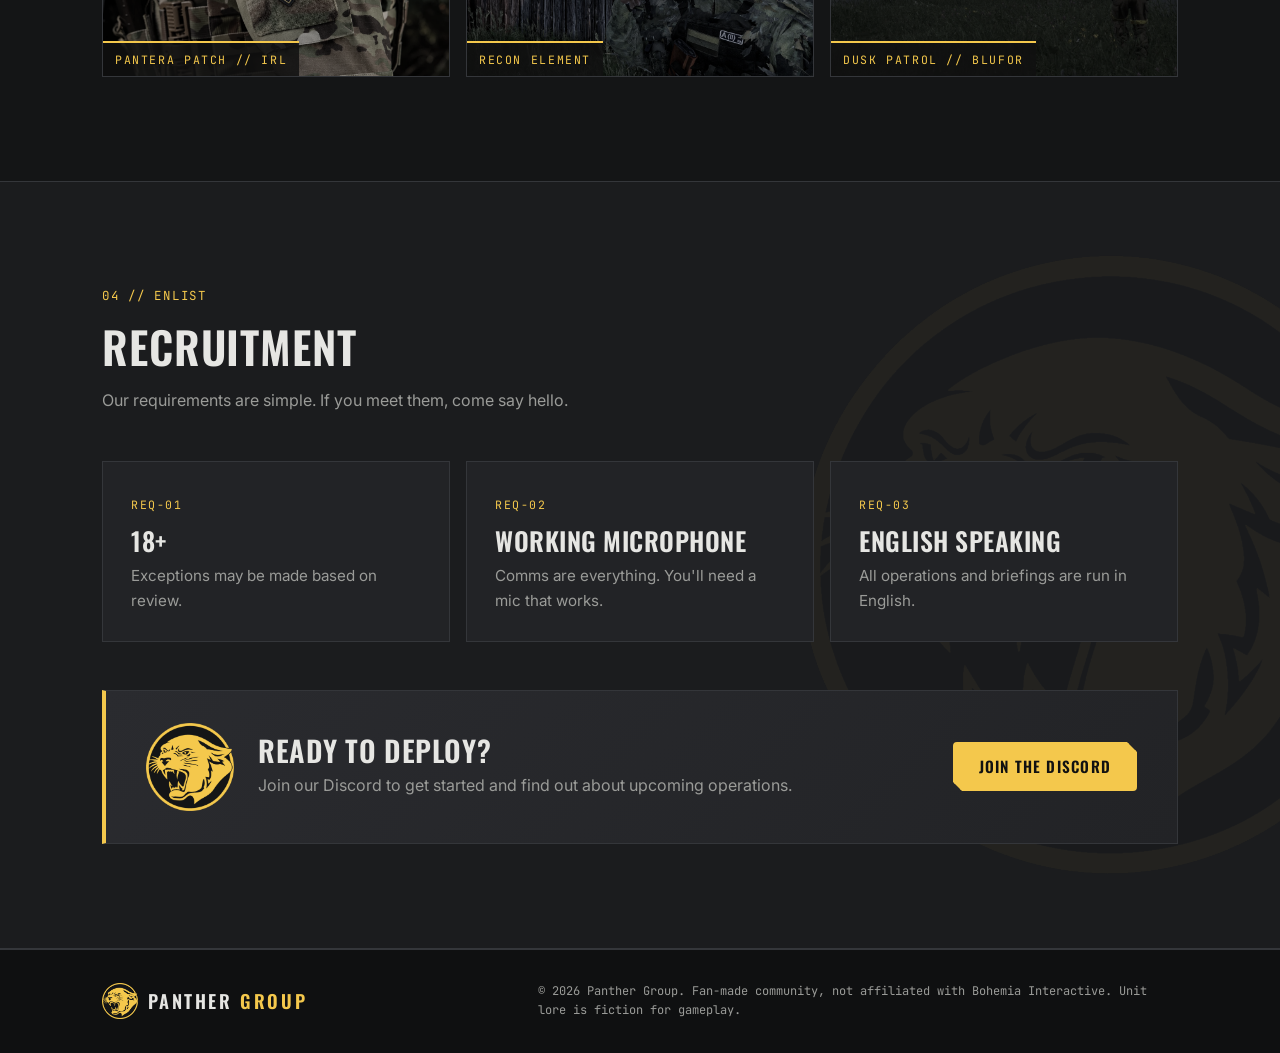
==== commit a21a44f1: "Add files via upload" ====
--- a/index.html
+++ b/index.html
@@ -5,10 +5,47 @@
   <meta name="viewport" content="width=device-width, initial-scale=1">
   <title>Panther Group | ARMA MilSim Community</title>
   <meta name="description" content="Panther Group is an Australian semi-serious MilSim community running PvP and PvE operations in ARMA Reforger, ARMA 3 and more. Formed 2021.">
-  <link rel="icon" type="image/png" sizes="32x32" href="assets/favicon-32.png">
-  <link rel="apple-touch-icon" href="assets/apple-touch-icon.png">
+  <link rel="icon" href="/favicon.ico" sizes="any">
+  <link rel="icon" type="image/png" sizes="48x48" href="/assets/favicon-48.png">
+  <link rel="icon" type="image/png" sizes="96x96" href="/assets/favicon-96.png">
+  <link rel="icon" type="image/png" sizes="192x192" href="/assets/favicon-192.png">
+  <link rel="apple-touch-icon" href="/assets/apple-touch-icon.png">
+  <script type="application/ld+json">
+  [
+    {
+      "@context": "https://schema.org",
+      "@type": "WebSite",
+      "name": "Panther Group",
+      "url": "https://panthergroup.community/"
+    },
+    {
+      "@context": "https://schema.org",
+      "@type": "WebPage",
+      "name": "Panther Group | ARMA MilSim Community",
+      "url": "https://panthergroup.community/",
+      "primaryImageOfPage": {
+        "@type": "ImageObject",
+        "url": "https://panthergroup.community/assets/og-image.jpg",
+        "width": 1200,
+        "height": 630
+      }
+    },
+    {
+      "@context": "https://schema.org",
+      "@type": "Organization",
+      "name": "Panther Group",
+      "url": "https://panthergroup.community/",
+      "logo": "https://panthergroup.community/assets/favicon-512.png",
+      "description": "Australian semi-serious MilSim community running PvP and PvE operations in ARMA Reforger and ARMA 3.",
+      "foundingDate": "2021",
+      "sameAs": ["https://discord.gg/MmGKBA5bE6"]
+    }
+  ]
+  </script>
   <meta name="theme-color" content="#141516">
   <meta property="og:type" content="website">
+  <meta property="og:site_name" content="Panther Group">
+  <meta property="og:locale" content="en_AU">
   <meta property="og:title" content="Panther Group | ARMA MilSim Community">
   <meta property="og:description" content="Australian semi-serious MilSim community running PvP and PvE operations in ARMA Reforger and ARMA 3.">
   <meta property="og:url" content="https://panthergroup.community/">
--- a/style.css
+++ b/style.css
@@ -65,7 +65,9 @@
 .nav__inner { display: flex; align-items: center; justify-content: space-between; height: 64px; gap: 1rem; }
 .brand { display: flex; align-items: center; gap: .6rem; text-decoration: none; color: var(--text); }
 .brand__logo { width: 36px; height: 36px; }
-.brand__text { font: 600 1.15rem/1 var(--head); letter-spacing: .14em; }
+.brand__text { font: 600 1.15rem/1 var(--head); letter-spacing: .14em; white-space: nowrap; }
+.btn { white-space: nowrap; }
+@media (max-width: 1000px) { .nav__links { gap: 1rem; } .nav__links a:not(.btn) { letter-spacing: .08em; } }
 .brand__text b { color: var(--yellow); font-weight: 600; }
 .nav__links { display: flex; align-items: center; gap: 1.5rem; }
 .nav__links a:not(.btn) {
@@ -73,7 +75,8 @@
   font: 500 .85rem/1 var(--head); letter-spacing: .12em; text-transform: uppercase;
 }
 .nav__links a:not(.btn):hover { color: var(--yellow); }
-@media (max-width: 680px) { .nav__links a:not(.btn) { display: none; } }
+@media (max-width: 820px) { .nav__links a:not(.btn) { display: none; } }
+.brand { flex-shrink: 0; }
 
 /* ---------- Hero ---------- */
 .hero {
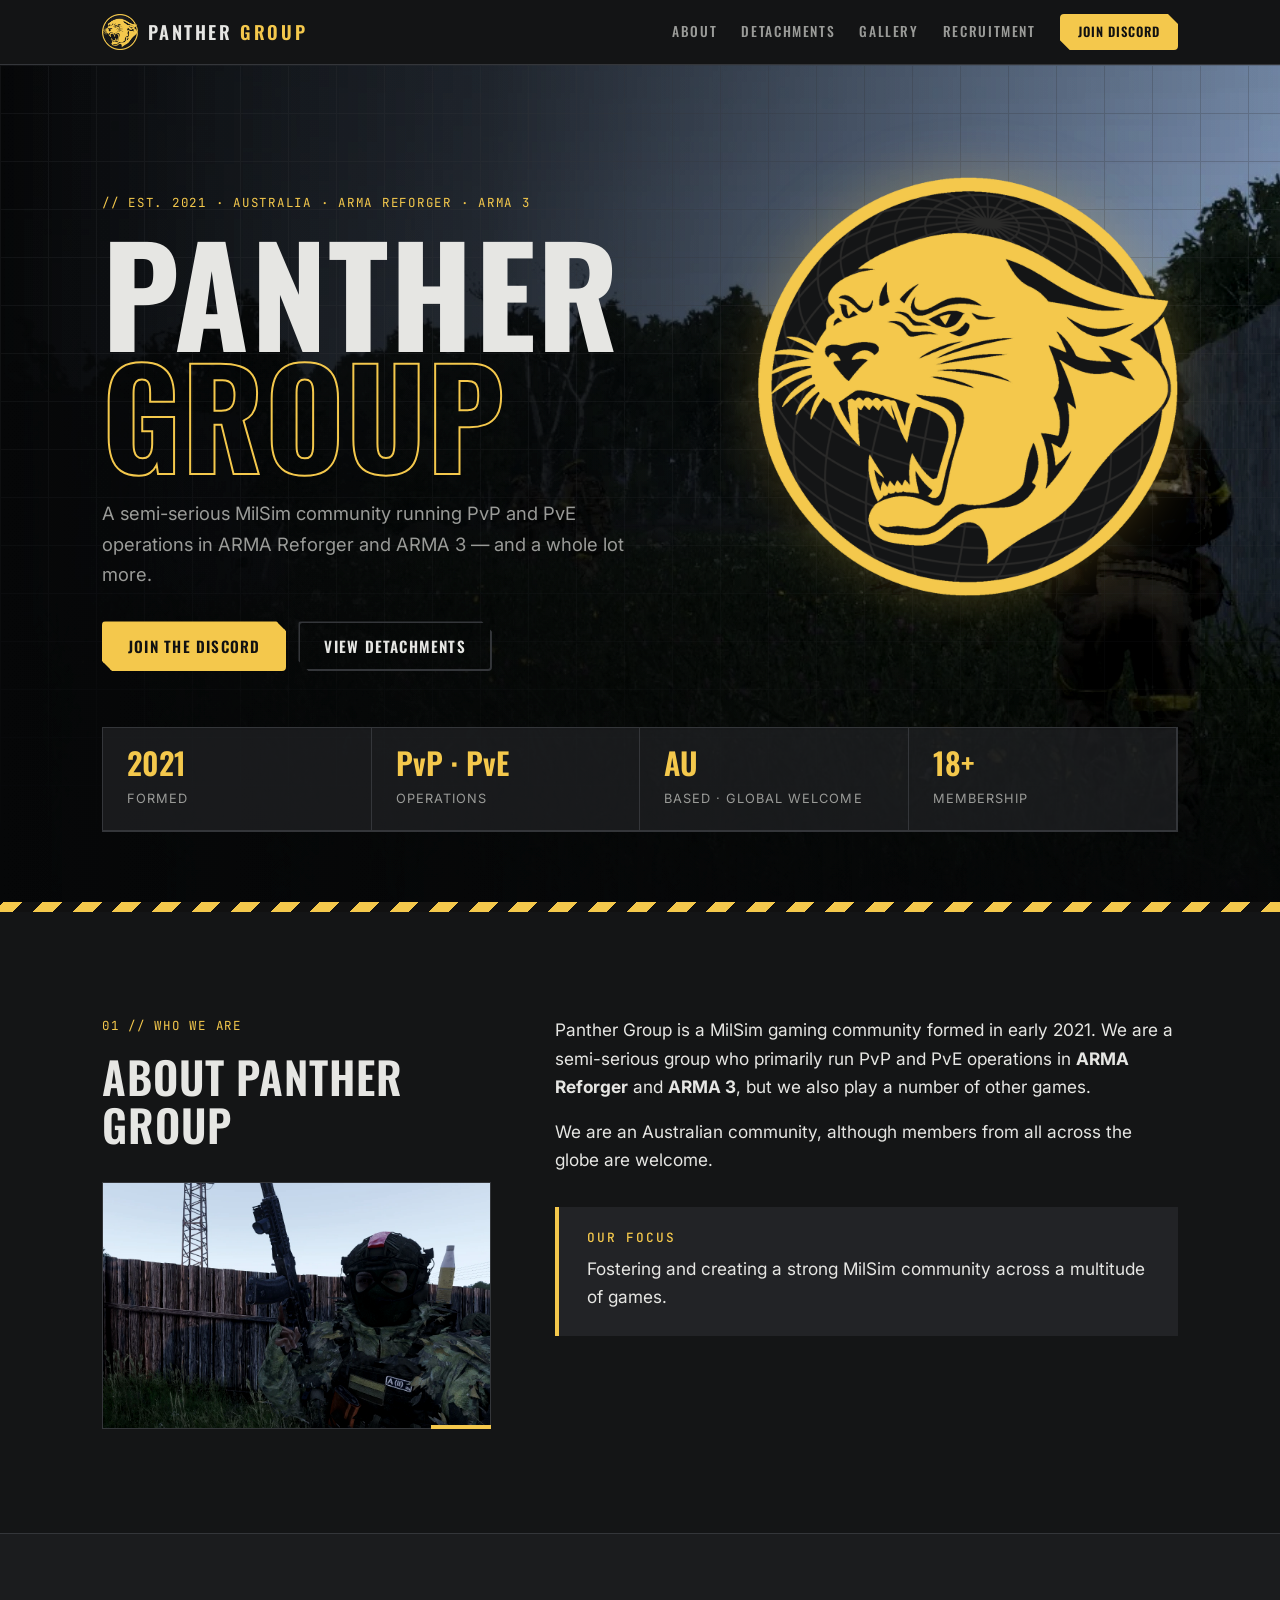
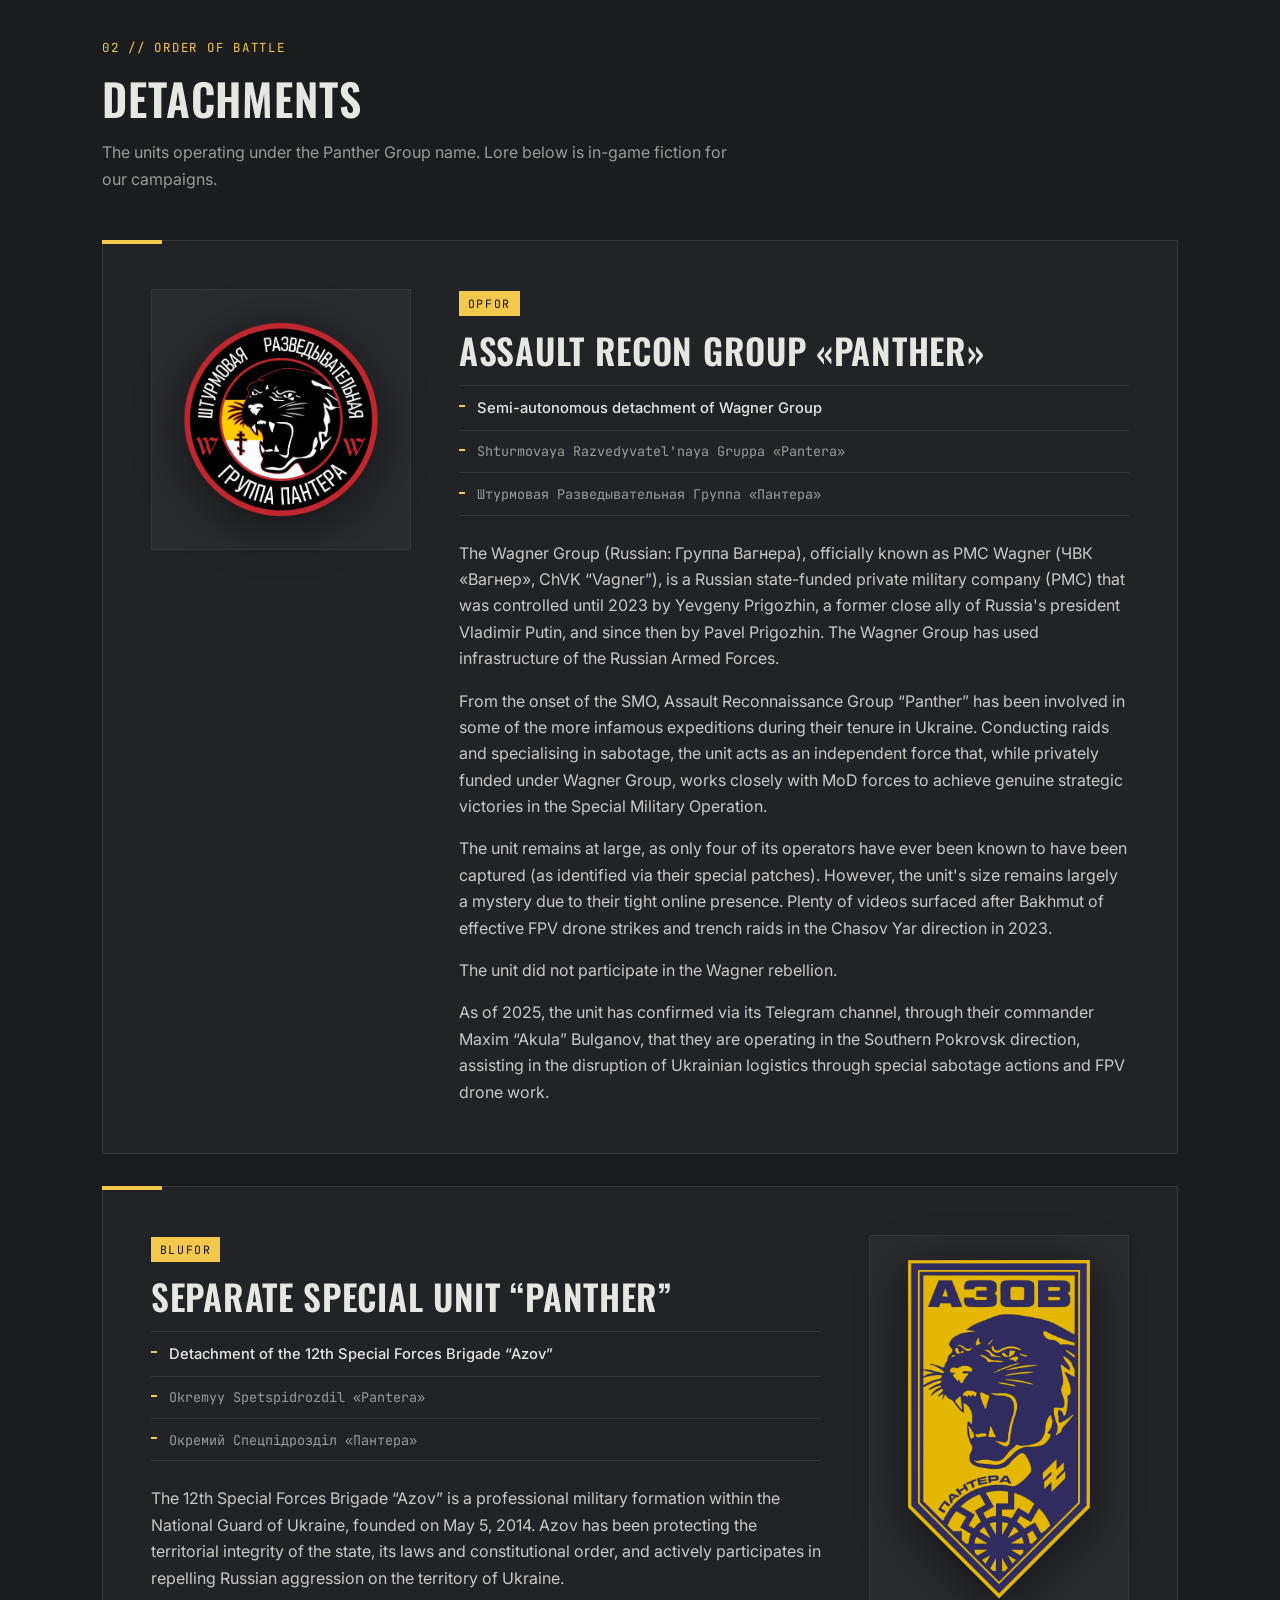
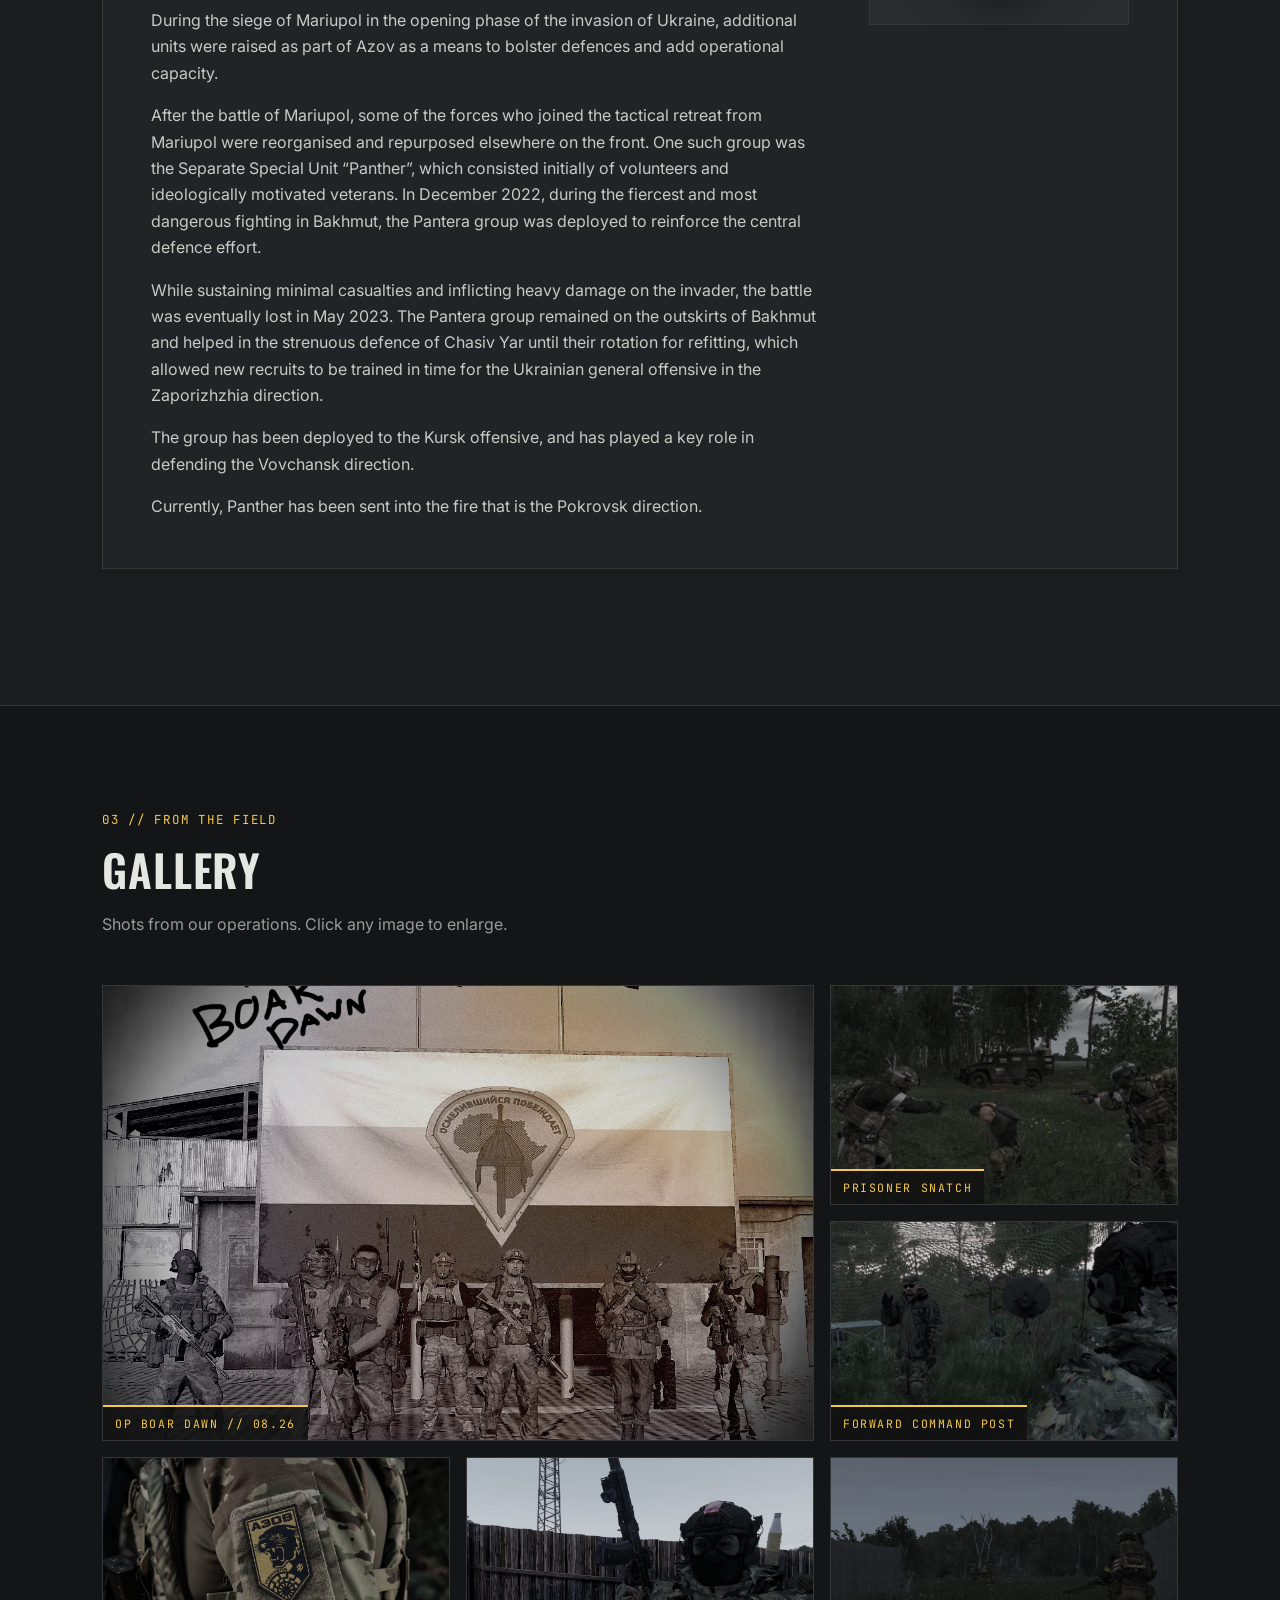
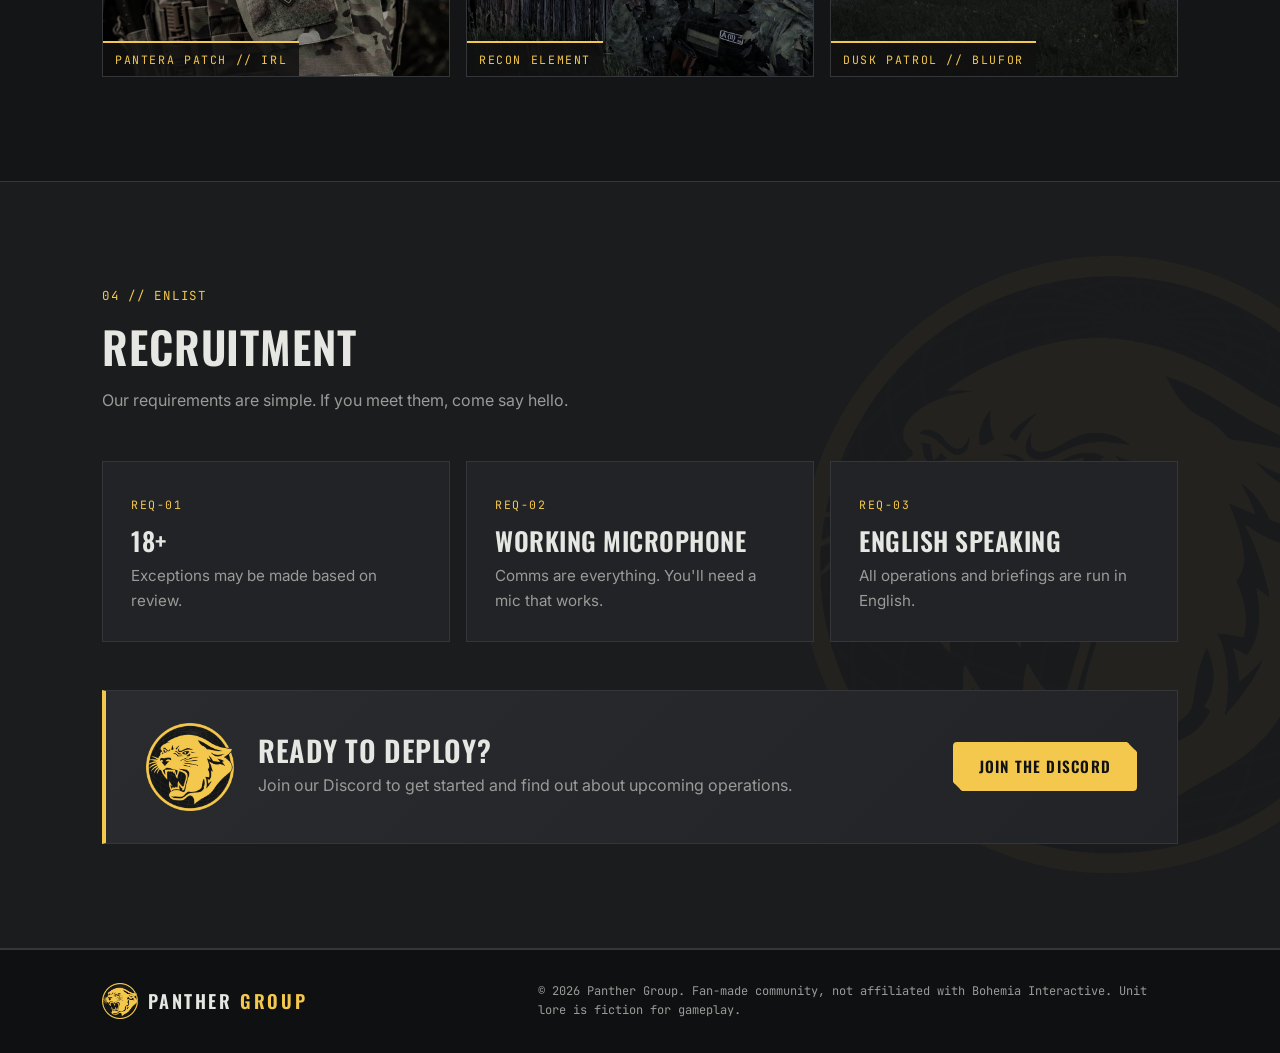
==== commit 29f9bebf: "Add files via upload" ====
--- a/index.html
+++ b/index.html
@@ -25,17 +25,26 @@
       "url": "https://panthergroup.community/",
       "primaryImageOfPage": {
         "@type": "ImageObject",
-        "url": "https://panthergroup.community/assets/og-image.jpg",
+        "url": "https://panthergroup.community/assets/logo-1200.jpg",
         "width": 1200,
-        "height": 630
-      }
+        "height": 1200
+      },
+      "image": [
+        "https://panthergroup.community/assets/logo-1200.jpg",
+        "https://panthergroup.community/assets/og-image.jpg"
+      ]
     },
     {
       "@context": "https://schema.org",
       "@type": "Organization",
       "name": "Panther Group",
       "url": "https://panthergroup.community/",
-      "logo": "https://panthergroup.community/assets/favicon-512.png",
+      "logo": {
+        "@type": "ImageObject",
+        "url": "https://panthergroup.community/assets/favicon-512.png",
+        "width": 512,
+        "height": 512
+      },
       "description": "Australian semi-serious MilSim community running PvP and PvE operations in ARMA Reforger and ARMA 3.",
       "foundingDate": "2021",
       "sameAs": ["https://discord.gg/MmGKBA5bE6"]
